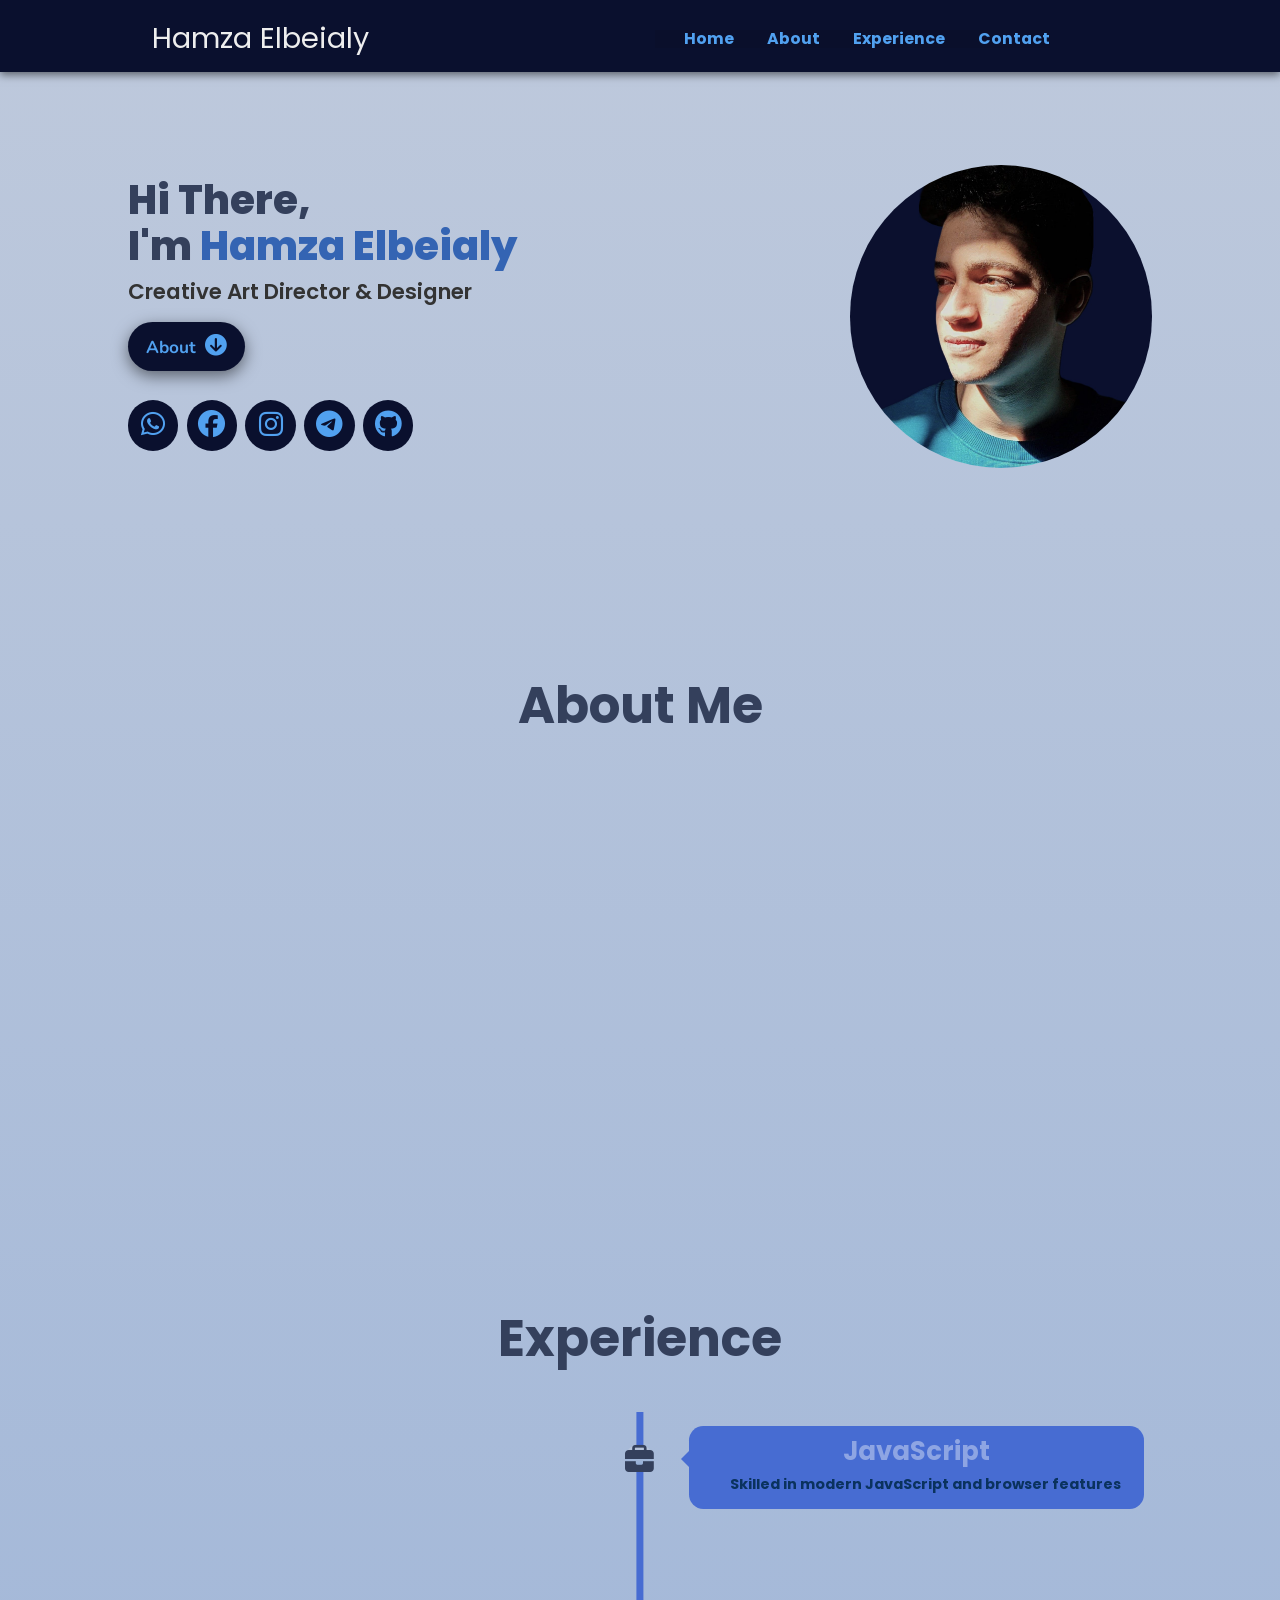
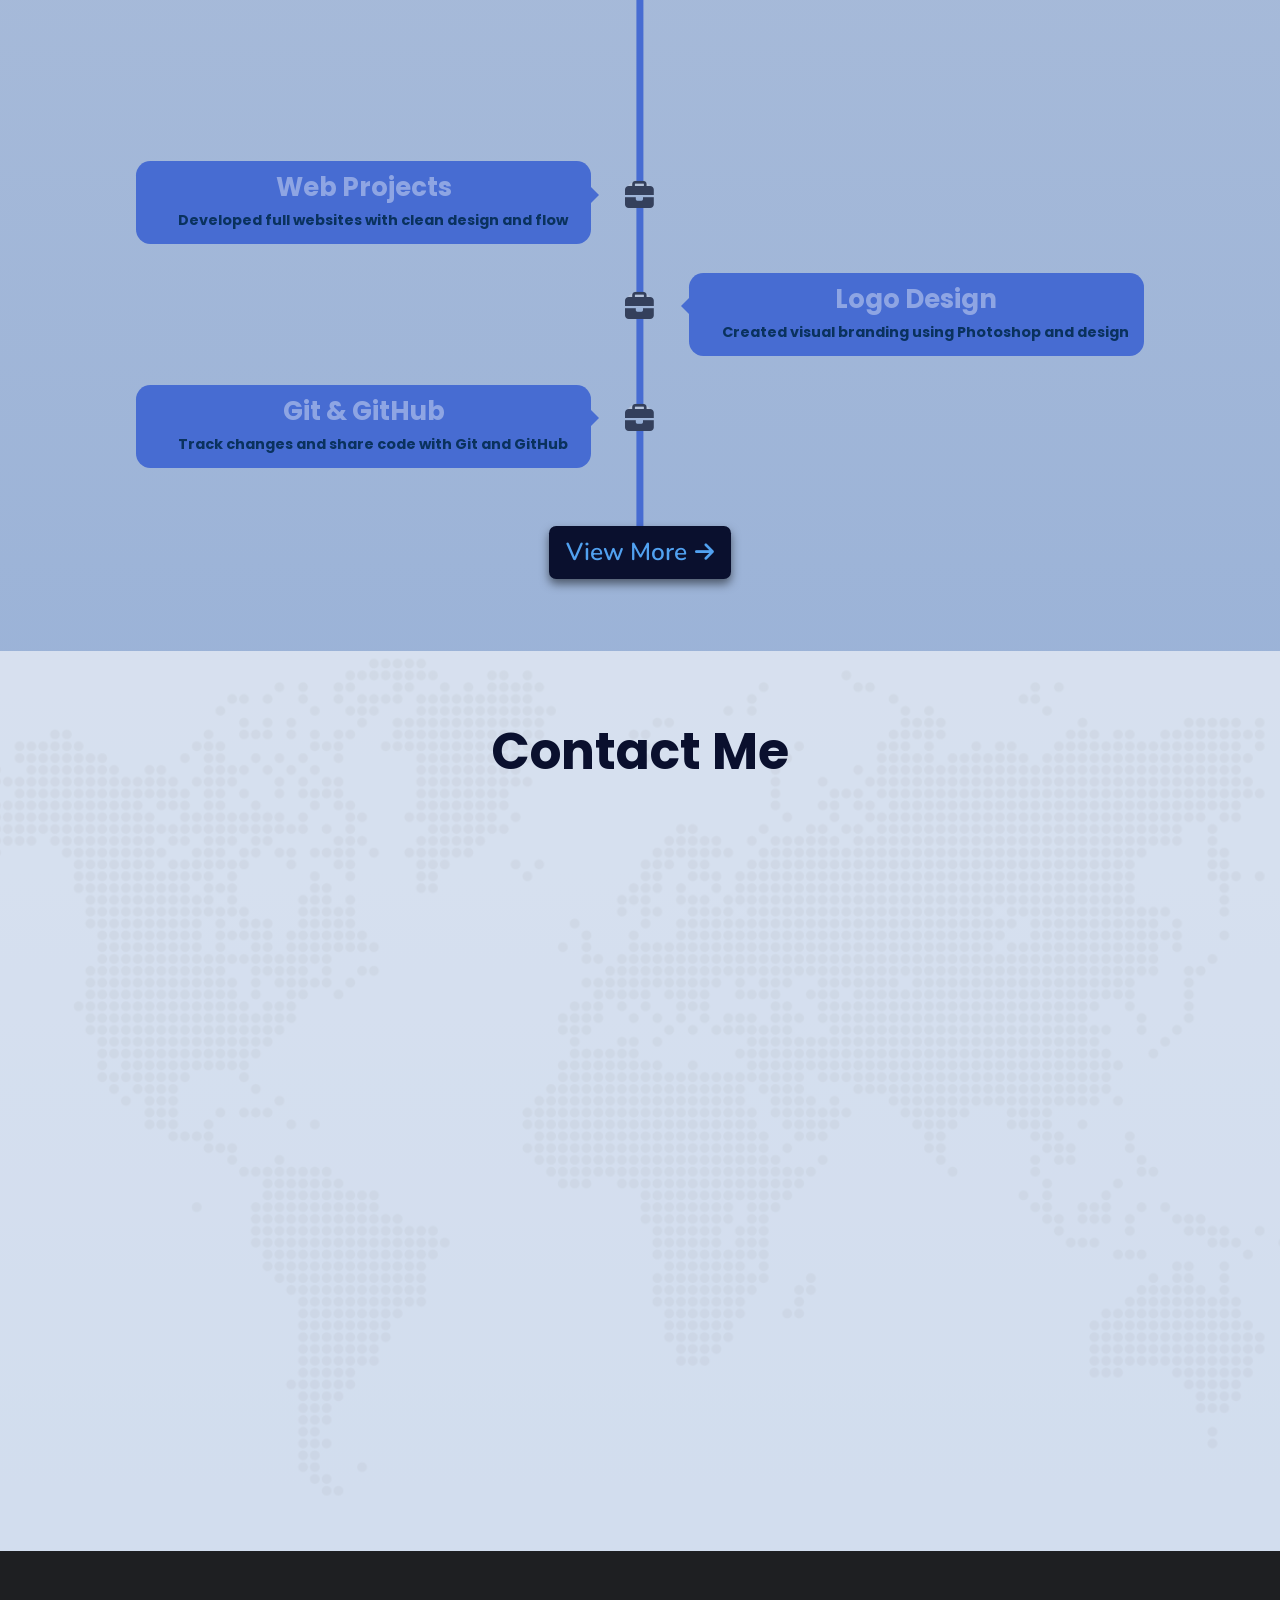
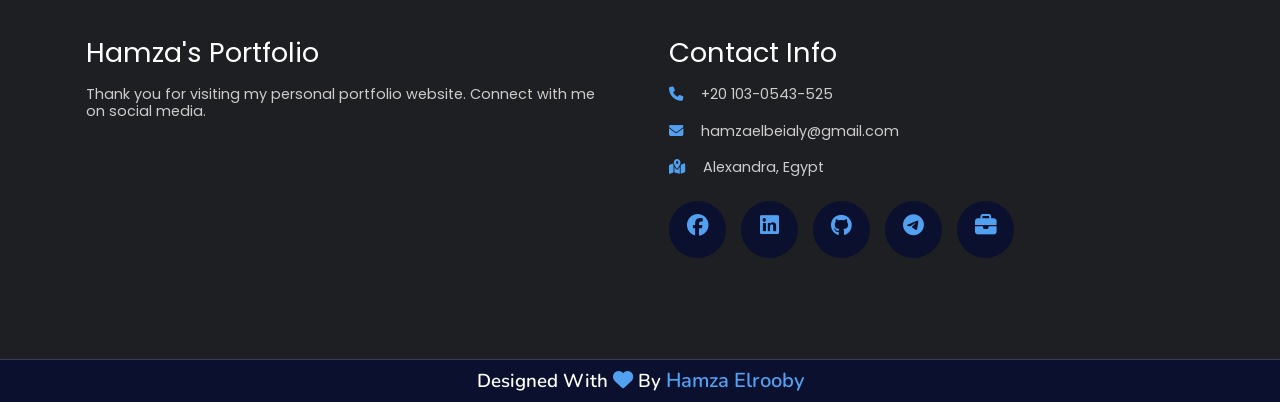
==== index.html @ 1f1e07dc "Initial commit or Describe your changes" ====
<!doctype html>
<html lang="en">
  <head>
    <meta charset="UTF-8" />
    <meta name="viewport" content="width=device-width, initial-scale=1.0" />
    <title>Portfolio</title>

    <!-- Font Awesome -->
    <link
      rel="stylesheet"
      href="https://cdnjs.cloudflare.com/ajax/libs/font-awesome/6.5.0/css/all.min.css"
    />

    <!-- Google Fonts -->
    <link
      href="https://fonts.googleapis.com/css2?family=Open+Sans:wght@300;400;700&display=swap"
      rel="stylesheet"
    />

    <!-- CSS -->
    <link rel="stylesheet" href="css/normalize.css" />
    <link rel="stylesheet" href="css/master.css" />
  </head>
  <body>
    <div class="grid">
      <!-- Header -->
      <header class="header-area">
        <div class="container">
          <div class="logo">Hamza Elbeialy</div>
          <button class="toggle-menu">
            <span class="bar top"></span>
            <span class="bar middle"></span>
            <span class="bar bottom"></span>
          </button>
          <nav class="links-container" id="links-container">
            <ul class="links">
              <li><a href="#" data-section=".home-page">Home</a></li>
              <li><a href="#" data-section=".about-me">About</a></li>
              <li><a href="#" data-section=".experience">Experience</a></li>
              <li><a href="#" data-section=".contact">Contact</a></li>
            </ul>
          </nav>
        </div>
      </header>

      <!-- Home Section -->
      <section class="home-page">
        <div class="container">
          <div class="introduction-text" id="home">
            <div class="content">
              <h2>
                Hi There,<br />
                I'm <span>Hamza Elbeialy</span>
              </h2>
              <p>Creative Art Director & Designer</p>
              <div class="about-btn">
                <a href="#about-me" data-section=".about-me" class="btn">
                  <span>About</span>
                  <i class="fas fa-arrow-circle-down"></i>
                </a>
              </div>
              <div class="socials">
                <ul class="social-icons">
                  <li>
                    <a
                      href="https://wa.me/201030543525"
                      class="WhatsApp"
                      target="_blank"
                    >
                      <i class="fab fa-whatsapp"></i
                    ></a>
                  </li>
                  <li>
                    <a
                      class="facebook"
                      href="https://www.facebook.com/HamzaElbeialy"
                      target="_blank"
                      ><i class="fab fa-facebook"></i
                    ></a>
                  </li>
                  <li>
                    <a
                      class="instagram"
                      href="https://www.instagram.com/HamzaElbeialy"
                      target="_blank"
                      ><i class="fab fa-instagram"></i
                    ></a>
                  </li>
                  <li>
                    <a
                      class="telegram"
                      href="https://t.me/HamzaElbeialy"
                      target="_blank"
                      ><i class="fab fa-telegram-plane"></i
                    ></a>
                  </li>
                  <li>
                    <a
                      class="github"
                      href="https://github.com/HamzaElrooby"
                      target="_blank"
                      ><i class="fab fa-github"></i
                    ></a>
                  </li>
                </ul>
              </div>
            </div>
          </div>
          <!-- Tilt Image -->
          <div id="tiltContainer" class="tilt-wrapper">
            <div id="tiltCard" class="tilt-card">
              <img src="imgs/Hamza.jpg" alt="Hamza" />
            </div>
          </div>
        </div>
      </section>

      <!-- About Me Section -->
      <section class="about-me" id="about-me">
        <div class="container">
          <h2>About Me</h2>
          <div class="about-content">
            <div class="info-box" id="infoBox">
              <p>
                Hi, I'm <strong>Hamza Elbeialy</strong> — a web developer who
                builds clean, responsive websites and designs unique logos. I
                work with <strong>React</strong>, <strong>JavaScript</strong>,
                and other frameworks to create great websites and perform
                smoothly on any device. I'm passionate about turning ideas into
                simple, effective designs that help brands stand out.
              </p>
            </div>
            <img
              class="about-image"
              id="aboutImg"
              src="imgs/MyLogo.jpg"
              alt="Hamza Elrooby Logo"
            />
          </div>
        </div>
      </section>

      <!-- Experience Section -->
      <section class="experience" id="experience">
        <h2 class="heading">Experience</h2>
        <div class="timeline">
          <!-- Experience Items -->
          <div class="container right" id="cont1">
            <div class="arrow-icons">
              <i class="fa-solid fa-briefcase"></i>
            </div>
            <div class="content">
              <div class="tag"><h2>JavaScript</h2></div>
              <div class="desc">
                <p>Skilled in modern JavaScript and browser features</p>
              </div>
            </div>
          </div>

          <div class="container left" id="cont2">
            <div class="arrow-icons">
              <i class="fa-solid fa-briefcase"></i>
            </div>
            <div class="content">
              <div class="tag"><h2>React.js</h2></div>
              <div class="desc">
                <p>Build UIs with components, props, and hooks</p>
              </div>
            </div>
          </div>

          <div class="container right" id="cont3">
            <div class="arrow-icons">
              <i class="fa-solid fa-briefcase"></i>
            </div>
            <div class="content">
              <div class="tag"><h2>Responsive Design</h2></div>
              <div class="desc">
                <p>Craft mobile's layouts with CSS and media queries</p>
              </div>
            </div>
          </div>

          <div class="container left" id="cont4">
            <div class="arrow-icons">
              <i class="fa-solid fa-briefcase"></i>
            </div>
            <div class="content">
              <div class="tag"><h2>Web Projects</h2></div>
              <div class="desc">
                <p>Developed full websites with clean design and flow</p>
              </div>
            </div>
          </div>

          <div class="container right" id="cont5">
            <div class="arrow-icons">
              <i class="fa-solid fa-briefcase"></i>
            </div>
            <div class="content">
              <div class="tag"><h2>Logo Design</h2></div>
              <div class="desc">
                <p>Created visual branding using Photoshop and design</p>
              </div>
            </div>
          </div>

          <div class="container left" id="cont6">
            <div class="arrow-icons">
              <i class="fa-solid fa-briefcase"></i>
            </div>
            <div class="content">
              <div class="tag"><h2>Git & GitHub</h2></div>
              <div class="desc">
                <p>Track changes and share code with Git and GitHub</p>
              </div>
            </div>
          </div>

          <div class="morebtn">
            <a
              href="https://www.linkedin.com/in/hamza-ahmad-94571731b"
              class="btn"
              target="_blank"
            >
              <span>View More</span> <i class="fas fa-arrow-right"></i>
            </a>
          </div>
        </div>
      </section>
      <!-- Contact Section -->
      <section class="contact">
        <div class="overlay"></div>
        <div class="container">
          <h2>Contact Me</h2>
          <div class="left" id="contactLeft">
            <div class="contact-pic">
              <img src="./imgs/Contact1.png" alt="Contact" />
            </div>
          </div>
          <!-- <form class="contact-form" id="contact-form"> -->
          <form
            action="https://getform.io/f/bllzllwb"
            method="POST"
            class="contact-form"
            id="contact-form"
          >
            <div class="form-group">
              <div class="field">
                <input type="text" name="name" placeholder="Name" required />
                <i class="fas fa-user"></i>
              </div>
              <div class="field">
                <input type="email" name="email" placeholder="Email" required />
                <i class="fas fa-envelope"></i>
              </div>
              <div class="field">
                <input type="text" name="phone" placeholder="Phone" />
                <i class="fas fa-phone"></i>
              </div>
              <div class="message">
                <textarea
                  name="message"
                  placeholder="Message"
                  required
                ></textarea>
                <i class="fas fa-comment-dots"></i>
              </div>
            </div>
            <div class="button-area">
              <button type="submit">
                Submit <i class="fa fa-paper-plane"></i>
              </button>
            </div>
          </form>
        </div>
      </section>

      <!-- <script>
        document
          .getElementById('contact-form')
          .addEventListener('submit', function (e) {
            e.preventDefault();

            const name = document.querySelector('[name="name"]').value;
            const email = document.querySelector('[name="email"]').value;
            const phone = document.querySelector('[name="phone"]').value;
            const message =
              document.querySelector('[name="message"]').value;

            const fullMessage = `Hello, my name is ${name}%0AEmail: ${email}%0APhone: ${phone}%0AMessage: ${message}`;
            const whatsappNumber = '201030543525';

            window.open(
              `https://wa.me/${whatsappNumber}?text=${fullMessage}`,
              '_blank',
            );
          });
      </script> -->
      <!-- Footer -->
      <footer class="footer">
        <div class="box-container">
          <div class="box">
            <h3>Hamza's Portfolio</h3>
            <p>
              Thank you for visiting my personal portfolio website. Connect with
              me on social media.
            </p>
          </div>
          <div class="box">
            <h3>Contact Info</h3>
            <p><i class="fas fa-phone"></i> +20 103-0543-525</p>
            <p><i class="fas fa-envelope"></i> hamzaelbeialy@gmail.com</p>
            <p><i class="fas fa-map-marked-alt"></i> Alexandra, Egypt</p>
            <div class="share">
              <a
                href="https://www.facebook.com/HamzaElbeialy"
                class="fab fa-facebook"
                target="_blank"
              ></a>
              <a
                href="https://www.linkedin.com/in/hamza-ahmad-94571731b"
                class="fab fa-linkedin"
                target="_blank"
              ></a>
              <a
                href="https://github.com/HamzaElrooby"
                class="fab fa-github"
                target="_blank"
              ></a>
              <a
                href="https://t.me/HamzaElbeialy"
                class="fab fa-telegram-plane"
                target="_blank"
              ></a>
              <a
                href="https://www.fiverr.com/hamzaahmad519"
                class="fas fa-briefcase"
                target="_blank"
              ></a>
            </div>
          </div>
        </div>
        <div class="credit">
          <h1 class="container">
            Designed with
            <i class="fa-solid fa-heart"></i>
            by
            <a href="https://www.github.com/HamzaElrooby">Hamza Elrooby</a>
          </h1>
        </div>
      </footer>

      <!-- Scroll to Top -->
      <a
        href="#"
        class="fas fa-hand-point-up"
        id="scroll-top"
        aria-label="ScrollTop"
      ></a>
    </div>

    <script src="js/master.js"></script>
  </body>
</html>
---- css/master.css ----
@import url('https://fonts.googleapis.com/css2?family=Poppins:wght@400;600;700&display=swap');
@import url('https://fonts.googleapis.com/css2?family=Nunito:ital,wght@0,300;0,400;0,600;0,700;1,300;1,400&display=swap');

:root {
  --secondry-color: rgb(0, 0, 0, 0.9);
  --heading-color: rgb(52, 64, 92);
  --hover-color: #37404df5;
  --bluehover-color: #56768ac1;
  --blue-color: #3464b3;
  --main-color: rgb(10, 16, 46);
  --btn-color: #51a1f0;
  --text-color: #333333;
  --skilltext-color: rgba(255, 255, 255, 0.39);
  --skillp-color: #0a325e;
  --skillcontbg-color: #476cd2;
  --background-color: linear-gradient(to bottom, #bec9dc, #87a6d5);
}

* {
  margin: 0;
  padding: 0;
  box-sizing: border-box;
  text-decoration: none;
  outline: none;
  border: none;
  text-transform: capitalize;
  transition: all 0.2s linear;
}

html {
  font-size: 90%;
  overflow-x: hidden;
  scroll-behavior: smooth;
}
body {
  font-family: 'Poppins', sans-serif;
  background: var(--background-color);
}
.header-area {
  position: fixed;
  background: var(--main-color);
  z-index: 1000;
  height: 5rem;
  width: 100%;
  box-shadow: 0 3px 8px rgba(0, 0, 0, 0.5);
}
.header-area .container {
  top: 25%;
  left: 10%;
  padding: 1.7rem;
  position: absolute;
  width: 80%;
}
.header-area .logo {
  font-size: 2rem;
  position: absolute;
  top: 0.3rem;
  color: #eee;
}
.header-area .links-container {
  right: 10%;
  top: 0.8rem;
  display: flex;
  align-items: flex-end;
  position: absolute;
  background: rgb(10 15 44 / 90%);
}
.header-area .links li {
  display: inline-block;
  margin-left: 2rem;
}
.header-area .links li a {
  color: var(--btn-color);
  font-size: 1.1rem;
  font-weight: bold;
  transition: 0.3s ease;
}
.header-area .links li a:hover,
.header-area .links li a.active,
.header-area .toggle-menu {
  color: #abcdff;
}
.header-area .toggle-menu {
  background: none;
}
.toggle-menu .bar {
  border-radius: 2px;
  transition: all 0.6s ease-in;
}
.header-area .toggle-menu.menu-active:before {
  content: '';
  border-width: 10px;
  border-style: solid;
  border-color: transparent transparent #fff transparent;
  position: absolute;
  bottom: -15px;
  left: 10px;
}
.header-area .toggle-menu span {
  display: block;
  background-color: var(--btn-color);
  height: 0.29rem;
  margin-bottom: 0.5rem;
}
.toggle-menu.active .top {
  transform: rotate(225deg) translate(-1.1rem, 0);
}
.toggle-menu.active .middle {
  opacity: 0;
}
.toggle-menu.active .bottom {
  transform: rotate(-45deg) translate(1rem, 0);
}
@media (max-width: 870px) {
  .header-area .logo {
    font-size: 1.4rem;
    top: 0.5rem;
  }
  .header-area .links-container {
    opacity: 0;
    top: -45%;
    right: 0;
    display: grid;
    position: fixed;
    width: 100%;
    transition: all 0.6s ease-in;
  }
  .header-area .active {
    opacity: 1;
    top: 8%;
  }
  .header-area .toggle-menu {
    position: fixed;
    cursor: pointer;
    width: 2.5rem;
    height: 2.5rem;
    top: 1.5rem;
    right: 16%;
  }
  .header-area .links li {
    margin-left: 0;
    width: 100%;
    height: 4rem;
    text-align: center;
    position: relative;
  }
  .header-area .links li a {
    font-size: 1.2rem;
    width: 100%;
    height: 100%;
    position: absolute;
    padding-top: 1rem;
    left: 0;
  }
}
@media (max-width: 500px) {
  .header-area {
    height: 8%;
  }
  .header-area .logo {
    font-size: 1.2rem;
  }
}
/* End Header */
/* Start Home Page */
.home-page {
  position: relative;
  width: 100%;
  height: 41rem;
}
.home-page .container {
  position: absolute;
  width: 80%;
  left: 10%;
  height: 100%;
}
#home {
  opacity: 0;
  position: absolute;
  height: 60%;
  top: 30%;
  left: 0%;
  transform: translateX(-2rem);
  transition: all 0.6s ease-in;
}
#home.active1 {
  opacity: 1;
  transform: translateX(0);
}

.introduction-text .content h2 {
  font-size: 2.8rem;
  font-weight: 800;
  color: var(--heading-color);
}
.introduction-text .content h2 span {
  font-size: 2.8rem;
  font-weight: 800;
  color: var(--blue-color);
}
.introduction-text .content p {
  font-size: 1.5rem;
  line-height: 2;
  color: var(--text-color);
  font-weight: 600;
}
.socials .social-icons {
  position: absolute;
  top: 63%;
  width: 100%;
}
.socials .social-icons li {
  display: inline-block;
}
.social-icons a {
  font-size: 1.9rem;
  display: inline-block;
  line-height: 3.5rem;
  color: var(--btn-color);
  background-color: var(--main-color);
  width: 3.5rem;
  height: 3.5rem;
  text-align: center;
  margin-right: 0.3rem;
  border-radius: 100%;
}
.social-icons a:active,
.social-icons a:focus,
.social-icons a:hover {
  color: var(--main-color);
  background-color: var(--btn-color);
}
.introduction-text .about-btn {
  position: absolute;
  width: 100%;
  top: 41%;
}
.introduction-text .about-btn span {
  font-weight: bold;
}
.introduction-text .btn {
  position: absolute;
  padding: 0.9rem 0.11rem;
  width: 30%;
  text-align: center;
  border-radius: 3em;
  font-size: 1.2rem;
  color: var(--btn-color);
  background: var(--main-color);
  box-shadow: 0px 5px 16px rgba(0, 0, 0, 0.5);
  font-family: 'Nunito', sans-serif;
}
.introduction-text .btn i {
  margin-left: 0.3rem;
  font-size: 1.5rem;
  transition: 0.3s;
}
.introduction-text .btn:hover {
  background: var(--btn-color);
  color: var(--main-color);
}
.introduction-text .btn:hover i {
  transform: translateX(5px);
}
.tilt-wrapper {
  opacity: 0;
  position: absolute;
  transform: translateX(2rem);
  top: 28%;
  width: 21rem;
  right: 0;
  transition: all 0.6s ease-in;
  perspective: 25rem;
}
.home-page .active2 {
  opacity: 1;
  transform: translateX(0);
}
.img-cont {
  position: absolute;
  width: 100%;
}
.tilt-card {
  transform-style: preserve-3d;
  transition: all 0.6s ease-in;
  border-radius: 50%;
}
.tilt-card img {
  border-radius: 50%;
  width: 100%;
  transition: all 0.6s ease-in;
}
.tilt-card:hover img {
  transform: scale(1.05);
}
.tilt-card img {
  transform: scale(1);
}
.introduction-text .image {
  flex: 1 1 40rem;
  z-index: 1;
}
.introduction-text .image:hover {
  box-shadow: 0 5px 15px rgba(0, 0, 0, 0.5);
}
.introduction-text .image img {
  width: 70%;
  margin-left: 6rem;
  border-radius: 50%;
  box-shadow: 0 2px 8px rgba(0, 0, 0, 0.3);
  cursor: pointer;
}
.introduction-text .image img:hover {
  box-shadow: 0 5px 15px rgba(0, 0, 0, 0.5);
}
@media (max-width: 870px) {
  .home-page .container {
    text-align: center;
  }
  #home {
    min-width: 100%;
    top: 14%;
    height: 50%;
  }
  .introduction-text h2 {
    line-height: 1;
  }
  .introduction-text .btn {
    width: 8rem;
    left: calc(50% - 4rem);
    font-size: 1.1rem;
  }
  .introduction-text .btn i {
    font-size: 1.1rem;
  }
  .social-icons a {
    font-size: 2rem;
    line-height: 3.5rem;
    width: 3.5rem;
    height: 3.5rem;
  }
  .tilt-wrapper {
    max-width: 100%;
    left: 5%;
    top: 60%;
    width: 50rem;
  }
  .tilt-wrapper.active2 {
    left: 0;
  }
  .tilt-card img {
    width: 18rem;
  }
}
@media (max-width: 505px) {
  .home-page {
    min-height: 56rem;
  }
  .introduction-text .content h2 {
    font-size: 2.3rem;
    margin-top: 1rem;
  }
  .introduction-text .content h2 span {
    font-size: 2.3rem;
  }
  .introduction-text .content p {
    font-size: 1.5rem;
    line-height: 1.1;
    margin-top: 1rem;
  }
  #home {
    top: 17%;
  }
  .introduction-text .btn {
    width: 6rem;
    left: calc(50% - 3rem);
    font-size: 1rem;
  }
}
@media (max-width: 400px) {
  .introduction-text .content h2 {
    font-size: 1.8rem;
    margin-top: 1.5rem;
  }
  .introduction-text .content h2 span {
    font-size: 1.8rem;
  }
  .introduction-text .content p {
    font-size: 1rem;
  }
  .social-icons a {
    font-size: 1.6rem;
    line-height: 2.5rem;
    width: 2.5rem;
    height: 2.5rem;
  }
}
/* End Home Page */
/* Start About Me */
.about-me {
  width: 100%;
  padding: 4rem 0;
}
.about-me .container {
  width: 80%;
  margin: 0 auto;
  min-height: 35rem;
}
.about-me h2 {
  font-size: 3.5rem;
  color: var(--heading-color);
  text-align: center;
  margin-bottom: 2rem;
  margin-top: 2rem;
}
.about-content {
  display: flex;
  flex-direction: row;
  justify-content: space-between;
  align-items: center;
  gap: 2rem;
  flex-wrap: wrap;
}
.info-box {
  flex: 1 1 50%;
  opacity: 0;
  transform: translateX(-2rem);
  transition: all 0.6s ease-in;
}
.info-box.active1 {
  opacity: 1;
  transform: translateX(0);
}
.info-box p {
  font-size: 1.2rem;
  line-height: 2.5rem;
  color: var(--text-color);
  margin-bottom: 1rem;
}
.about-image {
  flex: 1 1 40%;
  max-width: 18rem;
  opacity: 0;
  transform: translateX(2rem);
  transition: all 0.6s ease-in;
}
.about-image.active2 {
  opacity: 1;
  transform: translateX(0);
}
/* Responsive */
@media (max-width: 870px) {
  .about-content {
    flex-direction: column;
    text-align: center;
  }
  .info-box,
  .about-image {
    width: 100%;
  }
  .about-image {
    margin-top: 2rem;
  }
}
/* End About Me */
.experience {
  position: relative;
  width: 100%;
  min-height: 100vh;
  padding: 5rem 0;
  box-sizing: border-box;
}
.experience .timeline {
  position: relative;
  width: 80%;
  margin: 0 auto;
}
.experience .heading {
  width: 100%;
  text-align: center;
  font-size: 3.5rem;
  color: var(--heading-color);
  margin-bottom: 3rem;
  position: relative;
}
.experience .timeline::after {
  content: '';
  position: absolute;
  width: 0.5rem;
  height: 100%;
  background: var(--skillcontbg-color);
  top: 0;
  left: 50%;
  transform: translateX(-50%);
  z-index: -1;
}
.experience .container {
  padding: 1rem 2rem;
  position: relative;
  width: 50%;
  box-sizing: border-box;
  transition: all 0.6s ease-in;
}
.experience .container.left {
  left: -2%;
  transform: translateX(2rem);
}
.experience .container.right {
  left: 52%;
  transform: translateX(-2rem);
}
.experience .container.left .content {
  background: var(--skillcontbg-color);
}
.experience .container.right .content {
  background: var(--skillcontbg-color);
}
.experience .container.left .arrow-icons {
  position: absolute;
  left: 100%;
  top: 30%;
}
.experience .container.right .arrow-icons {
  position: absolute;
  left: -8%;
  top: 30%;
}
.experience .arrow-icons i {
  width: 2rem;
  height: 1.8rem;
  font-size: 2rem;
  border-radius: 50%;
  background: var(--background-color);
  /* color: var(--skillp-color); */
  color: var(--heading-color);
  line-height: 2rem;
}
.experience .left::before,
.experience .right::before {
  content: ' ';
  height: 0;
  width: 0;
  position: absolute;
  border: medium solid #eee;
}
.experience .left::before {
  top: 30%;
  right: 6%;
  border-width: 1rem 0 1rem 1rem;
  border-color: transparent transparent transparent var(--skillcontbg-color);
}
.experience .right::before {
  top: 30%;
  left: 6%;
  border-width: 1rem 1rem 1rem 0;
  border-color: transparent var(--skillcontbg-color) transparent transparent;
}
.experience .right::after {
  left: -0.6rem;
}
.experience .content {
  border-radius: 1rem;
  position: relative;
}
.experience .tag {
  font-size: 1.2rem;
  padding: 0.8rem 0 0.5rem;
  text-align: center;
  color: var(--skilltext-color);
}
.experience .desc {
  margin-left: 1.3rem;
  padding-bottom: 1rem;
}
.experience .desc p {
  font-size: 1rem;
  color: var(--skillp-color);
  line-height: 1.4;
  font-weight: bold;
  text-align: center;
  text-transform: none;
}
#cont1,
#cont3,
#cont5 {
  opacity: 0;
  transform: translateX(2rem);
}
#cont2,
#cont4,
#cont6 {
  opacity: 0;
  transform: translateX(-2rem);
}
#cont1.active1,
#cont2.active2,
#cont3.active3,
#cont4.active4,
#cont5.active5,
#cont6.active6 {
  opacity: 1;
  transform: translateX(0);
}
.morebtn {
  display: flex;
  justify-content: center;
  margin-top: 3rem;
}
.morebtn .btn {
  position: relative;
  line-height: 0;
  padding: 1.1rem 1.2rem;
  border-radius: 0.5em;
  transition: 0.3s;
  color: var(--btn-color);
  background: var(--main-color);
  box-shadow: 0 5px 10px rgba(0, 0, 0, 0.5);
  text-align: center;
}
.morebtn .btn span {
  font-weight: 600;
  font-size: 1.7rem;
  font-family: 'Nunito', sans-serif;
}
.morebtn .btn i {
  margin-left: 0.3rem;
  font-size: 1.5rem;
  transition: 0.3s;
}
.morebtn .btn:hover {
  background: var(--hover-color);
}
.morebtn .btn:hover i {
  transform: translateX(5px);
}
@media (min-width: 1030px) {
  .experience .container.left .arrow-icons {
    left: 101%;
  }
  .experience .container.right .arrow-icons {
    left: -7%;
  }
  .experience .left::before {
    right: 4%;
  }
  .experience .right::before {
    left: 4%;
  }
}
@media (max-width: 870px) {
  .experience .container {
    width: 100%;
    left: 4% !important;
    margin-bottom: 3rem;
  }
  .experience .timeline::after {
    left: 0.5rem;
  }
  .experience .left::before,
  .experience .right::before {
    display: none;
  }
  .experience .container.right .arrow-icons,
  .experience .container.left .arrow-icons {
    left: -5.2%;
    top: 35%;
  }
  .morebtn .btn span {
    font-size: 1.4rem;
  }
  #cont1,
  #cont2,
  #cont3,
  #cont4,
  #cont5,
  #cont6 {
    transform: translate(-2rem, -2rem);
  }
  #cont1.active1,
  #cont2.active2,
  #cont3.active3,
  #cont4.active4,
  #cont5.active5,
  #cont6.active6 {
    transform: translate(0, 0);
  }
}
/* Start Contact Me */
.contact {
  min-height: 100vh;
  background-image: url(../imgs/contact.png);
  background-size: cover;
  background-position: center;
  position: relative;
}
.contact .overlay {
  position: absolute;
  top: 0;
  left: 0;
  width: 100%;
  height: 100%;
  background-color: rgba(255, 255, 255, 0.6);
}
.contact .container {
  position: absolute;
  top: 0;
  left: 10%;
  width: 80%;
  height: 100%;
}
#contactLeft {
  opacity: 0;
  transform: translateX(-5%);
  width: 40%;
  position: absolute;
  top: 27%;
  transition: all 0.6s ease-in;
}
#contactLeft.active1 {
  opacity: 1;
  transform: translateX(0%);
}
.contact h2 {
  font-size: 3.5rem;
  color: var(--main-color);
  text-align: center;
  margin-top: 5rem;
}
.contact .contact-pic img {
  width: 18rem;
}
.contact .contact-form {
  opacity: 0;
  position: absolute;
  right: -5%;
  top: 25%;
  margin-right: 3%;
  width: 60%;
  transition: all 0.6s ease-in;
}
.contact-form.active2 {
  opacity: 1;
  right: 0%;
}
form .form-group {
  display: flex;
  flex-direction: column;
  justify-content: center;
}
.form-group .field {
  height: 3rem;
  display: flex;
  position: relative;
  margin: 1rem;
  width: 100%;
}
form i {
  position: absolute;
  top: 50%;
  left: 18px;
  color: #333;
  font-size: 17px;
  pointer-events: none;
  transform: translateY(-50%);
}
form .field input,
form .message textarea {
  width: 100%;
  height: 100%;
  outline: none;
  padding: 0 1rem 0 3rem;
  font-size: 1rem;
  border-radius: 5px;
  border: 1px solid #333;
  background: #82848a7a;
}
.field input::placeholder,
.message textarea::placeholder {
  color: #333;
}
.field input:focus,
.message textarea:focus {
  padding-left: 3.7rem;
  border: 3px solid #6e6e6ef5;
}
.field input:focus ~ i,
.message textarea:focus ~ i {
  color: #6e6e6ef5;
}
form .message {
  position: relative;
  margin: 1rem;
  width: 100%;
}
form .message i {
  top: 25px;
  font-size: 20px;
  left: 15px;
}
form .message textarea {
  min-height: 110px;
  max-height: 230px;
  padding: 12px 20px 0 48px;
}
form .message textarea::-webkit-scrollbar {
  width: 0;
}
form .button-area {
  float: right;
}
.button-area button {
  color: var(--btn-color);
  border: none;
  outline: none;
  font-size: 1.5rem;
  cursor: pointer;
  border-radius: 30px;
  padding: 1rem 1.3rem;
  background: var(--main-color);
  box-shadow: 0 5px 10px rgba(0, 0, 0, 0.5);
  transition: 0.3s ease;
  font-family: 'Nunito', sans-serif;
}
.button-area button:hover {
  background: var(--hover-color);
}
.button-area span {
  font-size: 1rem;
  padding: 1rem;
  display: none;
}
.button-area button i {
  position: relative;
  top: 6px;
  left: 2px;
  font-size: 1.3rem;
  transition: 0.3s;
  color: var(--btn-color);
}
.button-area button:hover i {
  left: 8px;
}
@media (max-width: 870px) {
  #contactLeft.active1 {
    opacity: 0;
  }
  .contact .contact-form {
    width: 100%;
  }
  .contact-form.active2 {
    width: 100%;
  }
}
@media (max-width: 500px) {
  .contact {
    min-height: 45rem;
  }
}
/* footer section starts */
.footer {
  min-height: auto;
  padding-top: 0;
  background: #1e1f22;
}
.footer .box-container {
  display: flex;
  justify-content: center;
  flex-wrap: wrap;
  padding: 4rem;
}
.footer .box-container .box {
  flex: 1 1 40%;
  margin: 2rem;
}
.footer .box-container .box h3 {
  font-size: 1.9rem;
  color: #fff;
  padding-bottom: 0.5rem;
  font-weight: normal;
}
.footer .box-container .box p {
  font-size: 1rem;
  color: #ccc;
  padding: 0.7rem 0;
  text-transform: none;
}
.footer .box-container .box p i {
  padding-right: 1rem;
  color: var(--btn-color);
}
.footer .box-container .box a {
  font-size: 1.3rem;
  color: rgb(238, 238, 238);
  padding: 0.3rem 0;
  display: block;
}
.footer .box-container .box .share {
  display: flex;
  flex-wrap: nowrap;
  padding: 1rem 0;
}
.footer .box-container .box .share a {
  height: 4rem;
  width: 4rem;
  padding: 1rem;
  text-align: center;
  border-radius: 5rem;
  font-size: 1.5rem;
  margin-right: 1rem;
  transition: 0.3s;
  background: var(--main-color);
  color: var(--btn-color);
  border: none;
}
.footer .box-container .box .share a:hover {
  background: var(--btn-color);
  transform: scale(0.98);
  border: 0.1rem solid rgb(180, 178, 178);
  color: var(--main-color);
}
.footer .credit {
  position: relative;
  width: 100%;
  height: 3rem;
  background: var(--main-color);
  border-top: 0.1rem solid #fff3;
}
.footer .container {
  position: absolute;
  padding: 0.6rem 0 0 0;
  width: 80%;
  left: 10%;
  text-align: center;
  font-size: 1.3rem;
  font-family: 'Nunito', sans-serif;
  font-weight: 600;
  color: #fff;
}
.footer .credit i,
.footer .credit a {
  color: var(--btn-color);
  font-size: 1.4rem;
}
@media (max-width: 870px) {
  .footer .box-container .box {
    text-align: center;
  }
  .footer .box-container .box .share {
    justify-content: center;
  }
}
/* footer section ends */
/* scroll top starts */
#scroll-top {
  position: fixed;
  bottom: 5%;
  right: -5rem;
  padding: 1.1rem 0.7rem;
  font-size: 1.6rem;
  width: 2.6rem;
  height: 3.8rem;
  background: var(--main-color);
  color: var(--btn-color);
  border-radius: 15px;
  transition: all 0.6s ease-in;
  z-index: 1000;
}
#scroll-top:hover {
  background: var(--btn-color);
  color: var(--main-color);
}
#scroll-top.active {
  right: 1rem;
}
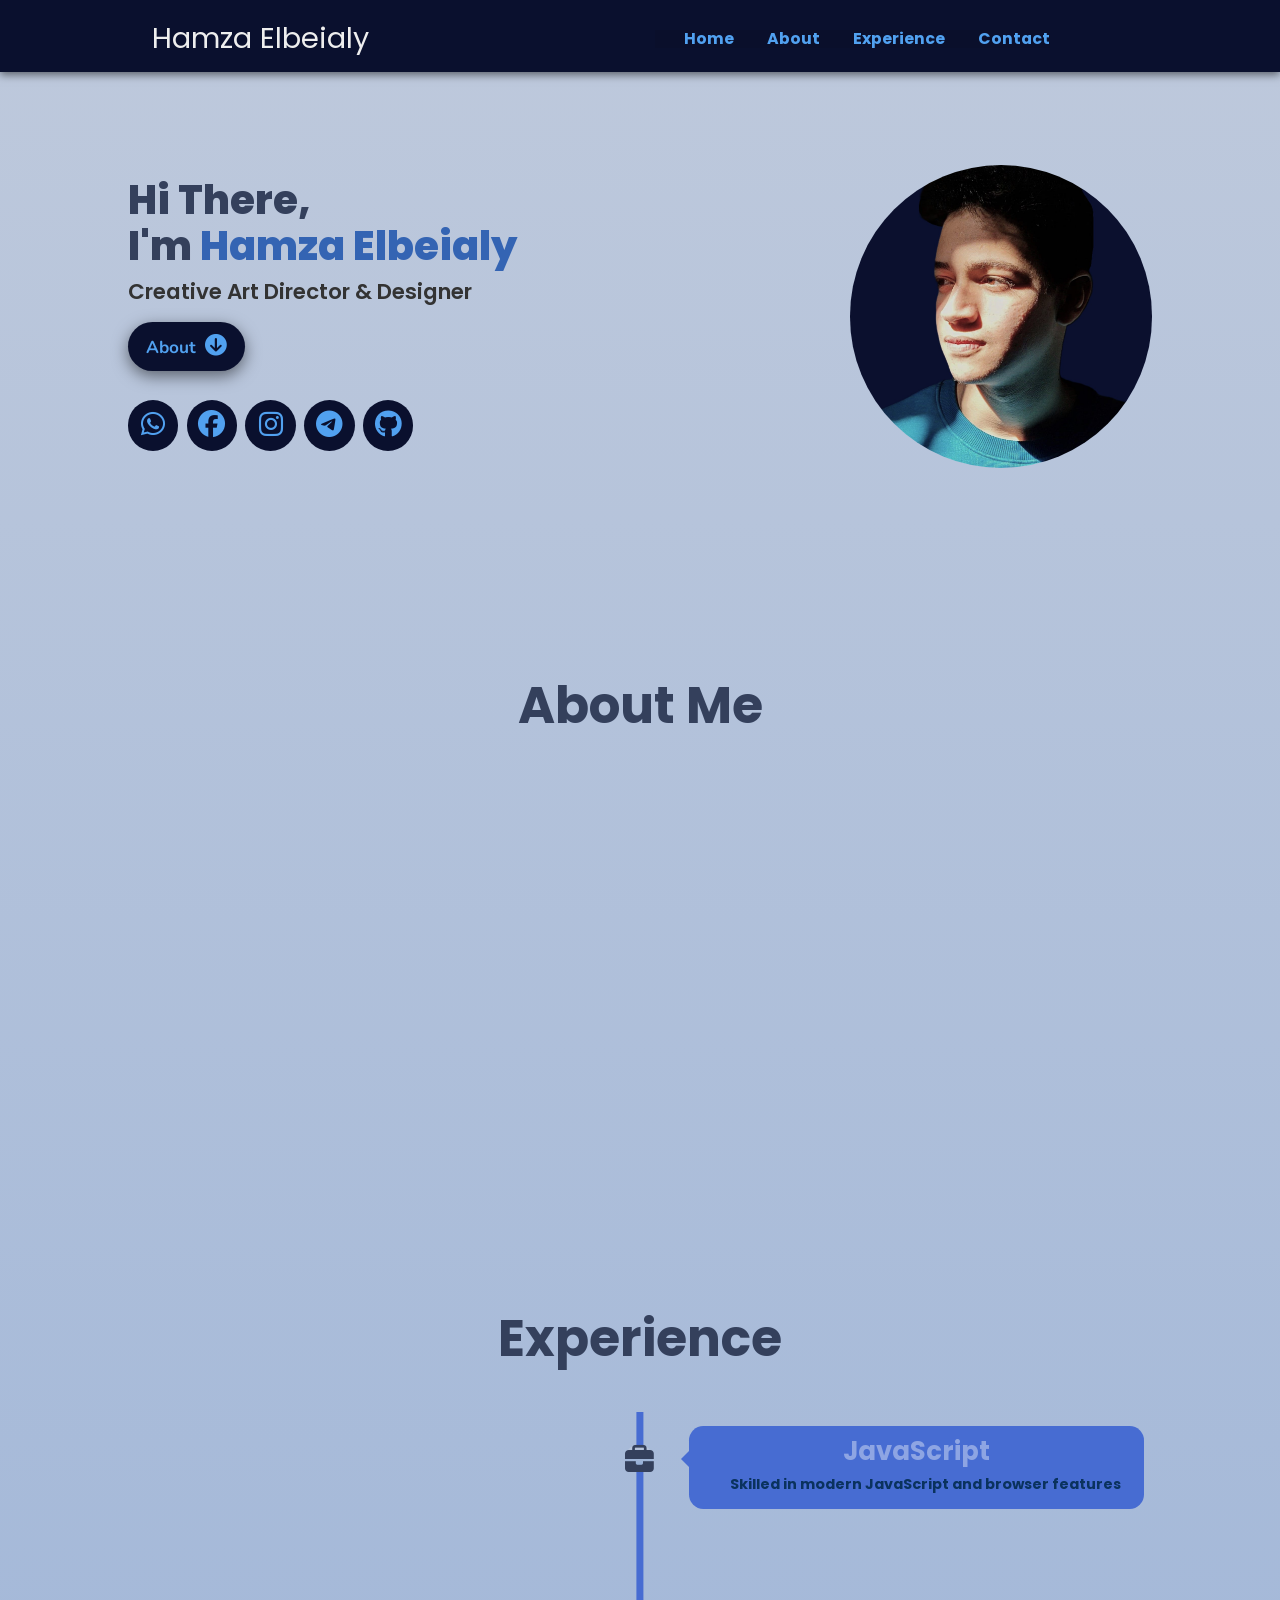
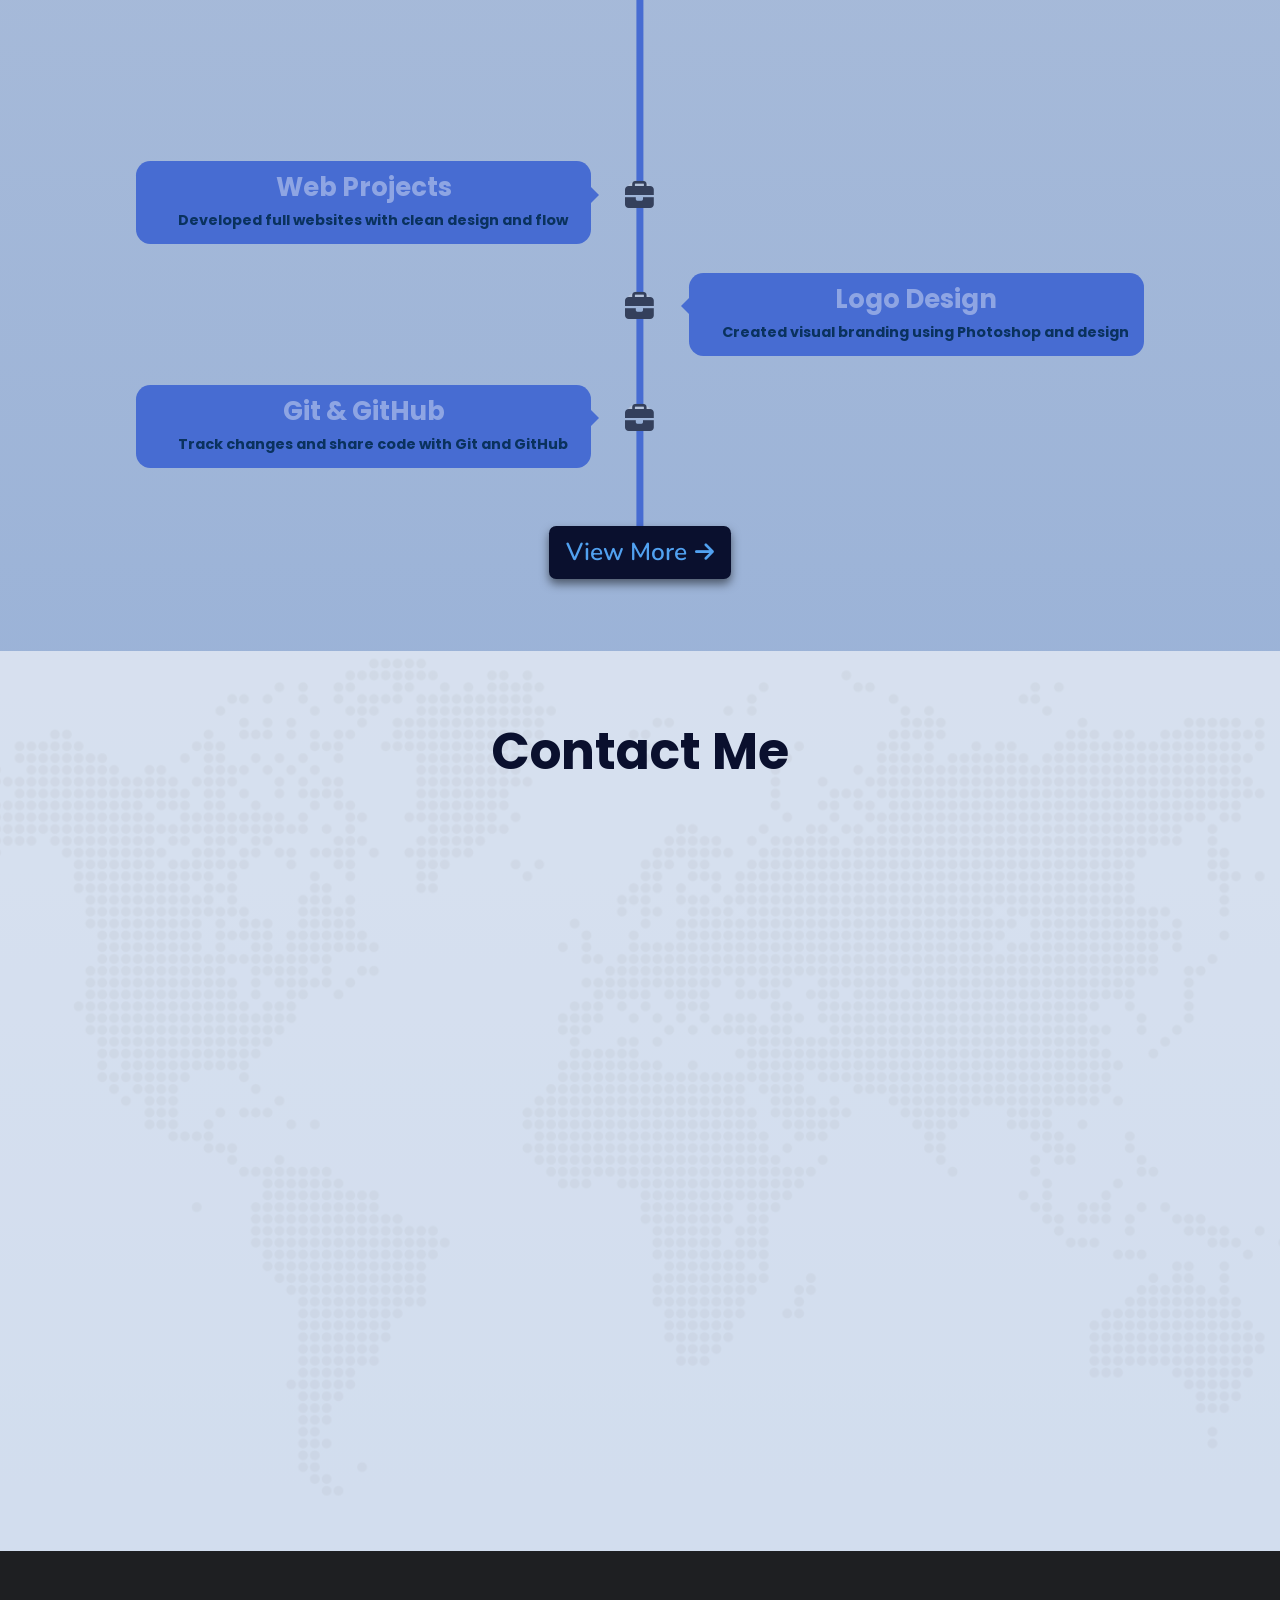
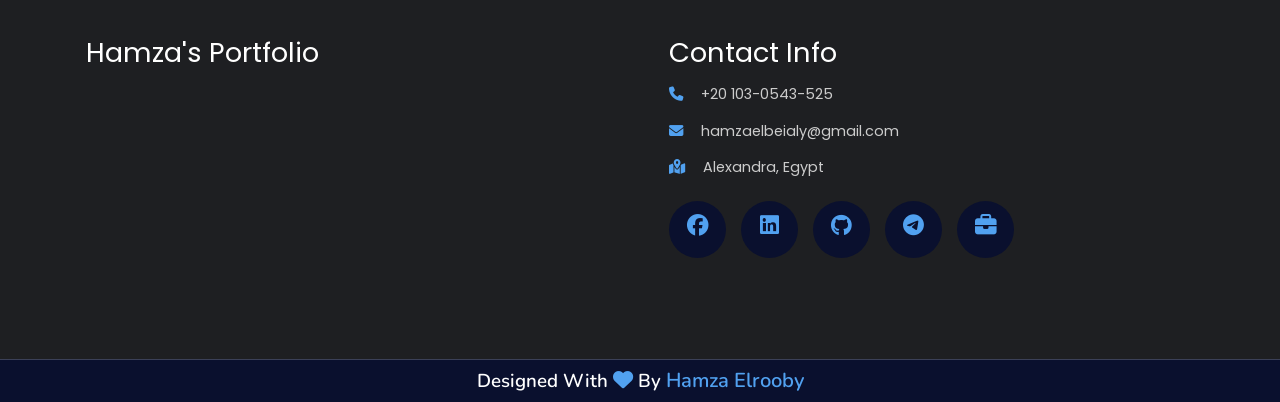
==== commit befb7a1b: "new" ====
--- a/index.html
+++ b/index.html
@@ -275,36 +275,14 @@
           </form>
         </div>
       </section>
-
-      <!-- <script>
-        document
-          .getElementById('contact-form')
-          .addEventListener('submit', function (e) {
-            e.preventDefault();
-
-            const name = document.querySelector('[name="name"]').value;
-            const email = document.querySelector('[name="email"]').value;
-            const phone = document.querySelector('[name="phone"]').value;
-            const message =
-              document.querySelector('[name="message"]').value;
-
-            const fullMessage = `Hello, my name is ${name}%0AEmail: ${email}%0APhone: ${phone}%0AMessage: ${message}`;
-            const whatsappNumber = '201030543525';
-
-            window.open(
-              `https://wa.me/${whatsappNumber}?text=${fullMessage}`,
-              '_blank',
-            );
-          });
-      </script> -->
       <!-- Footer -->
       <footer class="footer">
         <div class="box-container">
           <div class="box">
             <h3>Hamza's Portfolio</h3>
             <p>
-              Thank you for visiting my personal portfolio website. Connect with
-              me on social media.
+              <!-- Thank you for visiting my personal portfolio website. Connect with
+              me on social media. -->
             </p>
           </div>
           <div class="box">
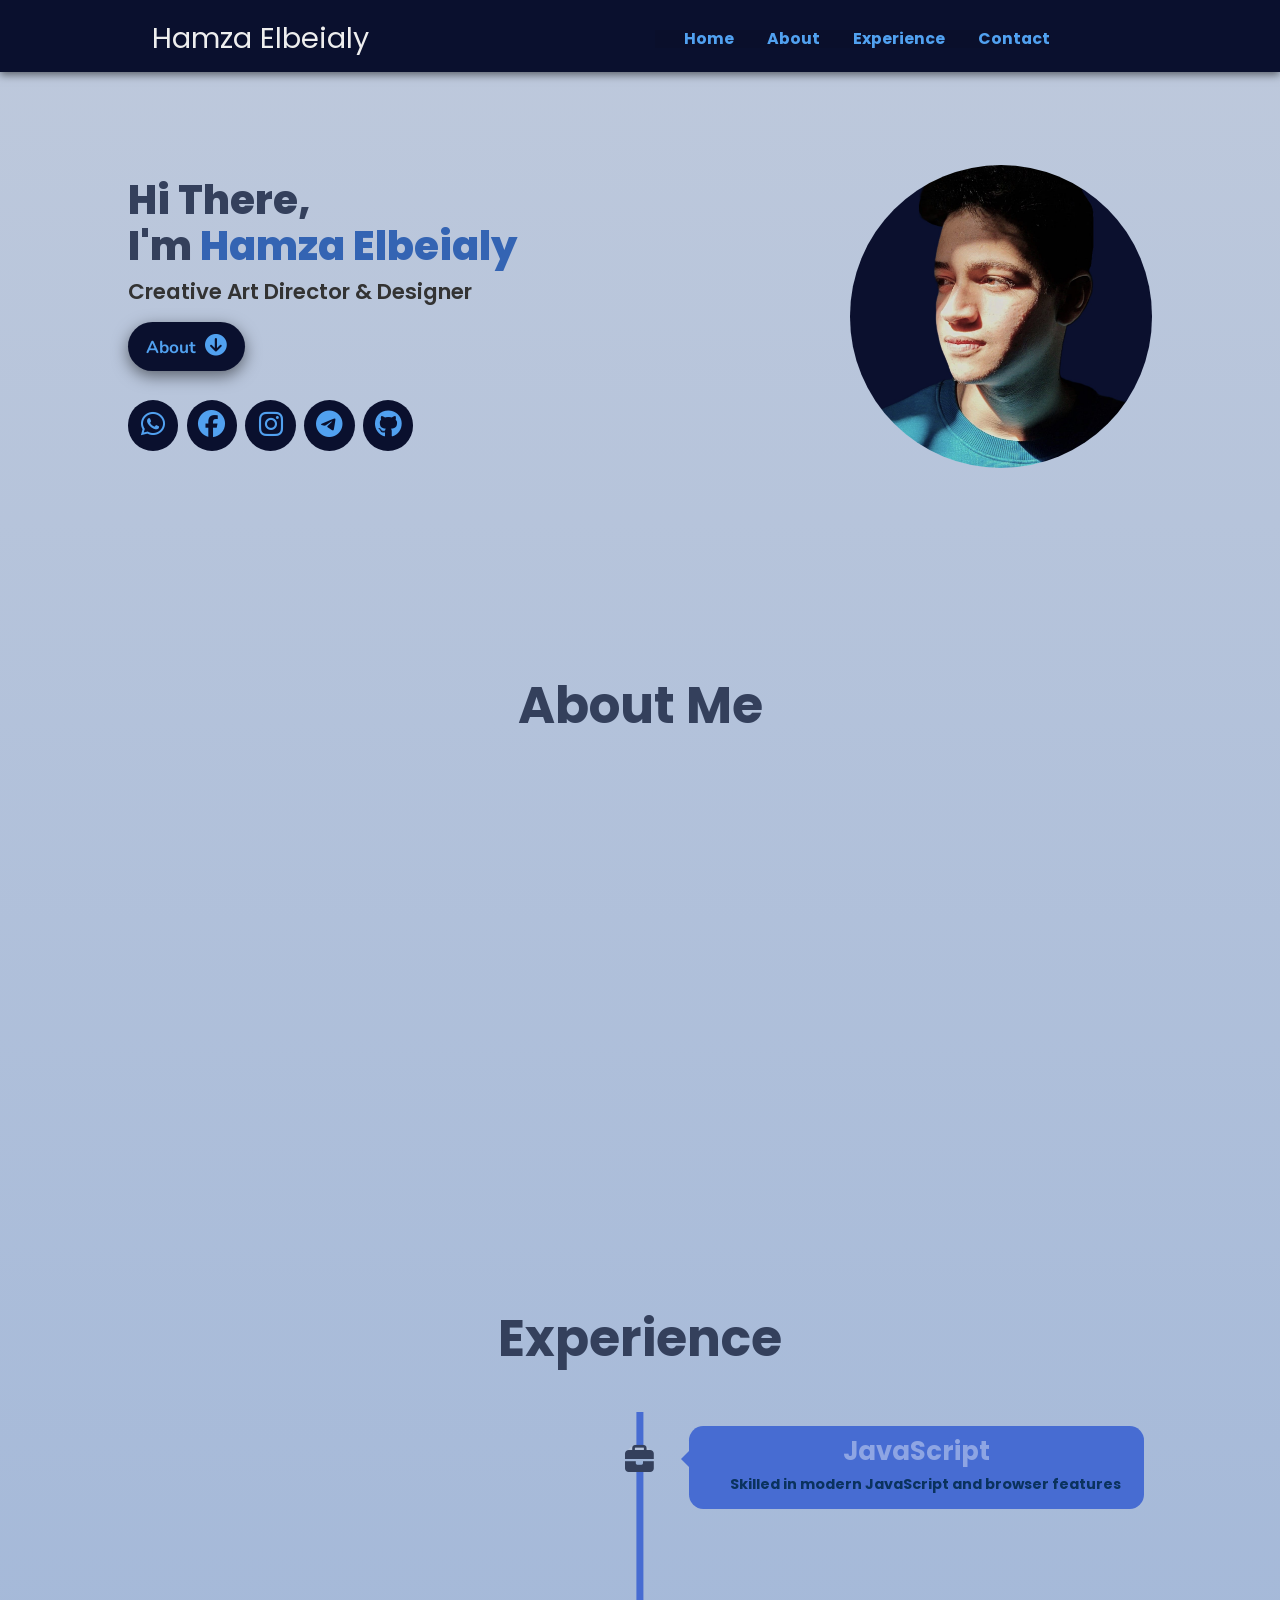
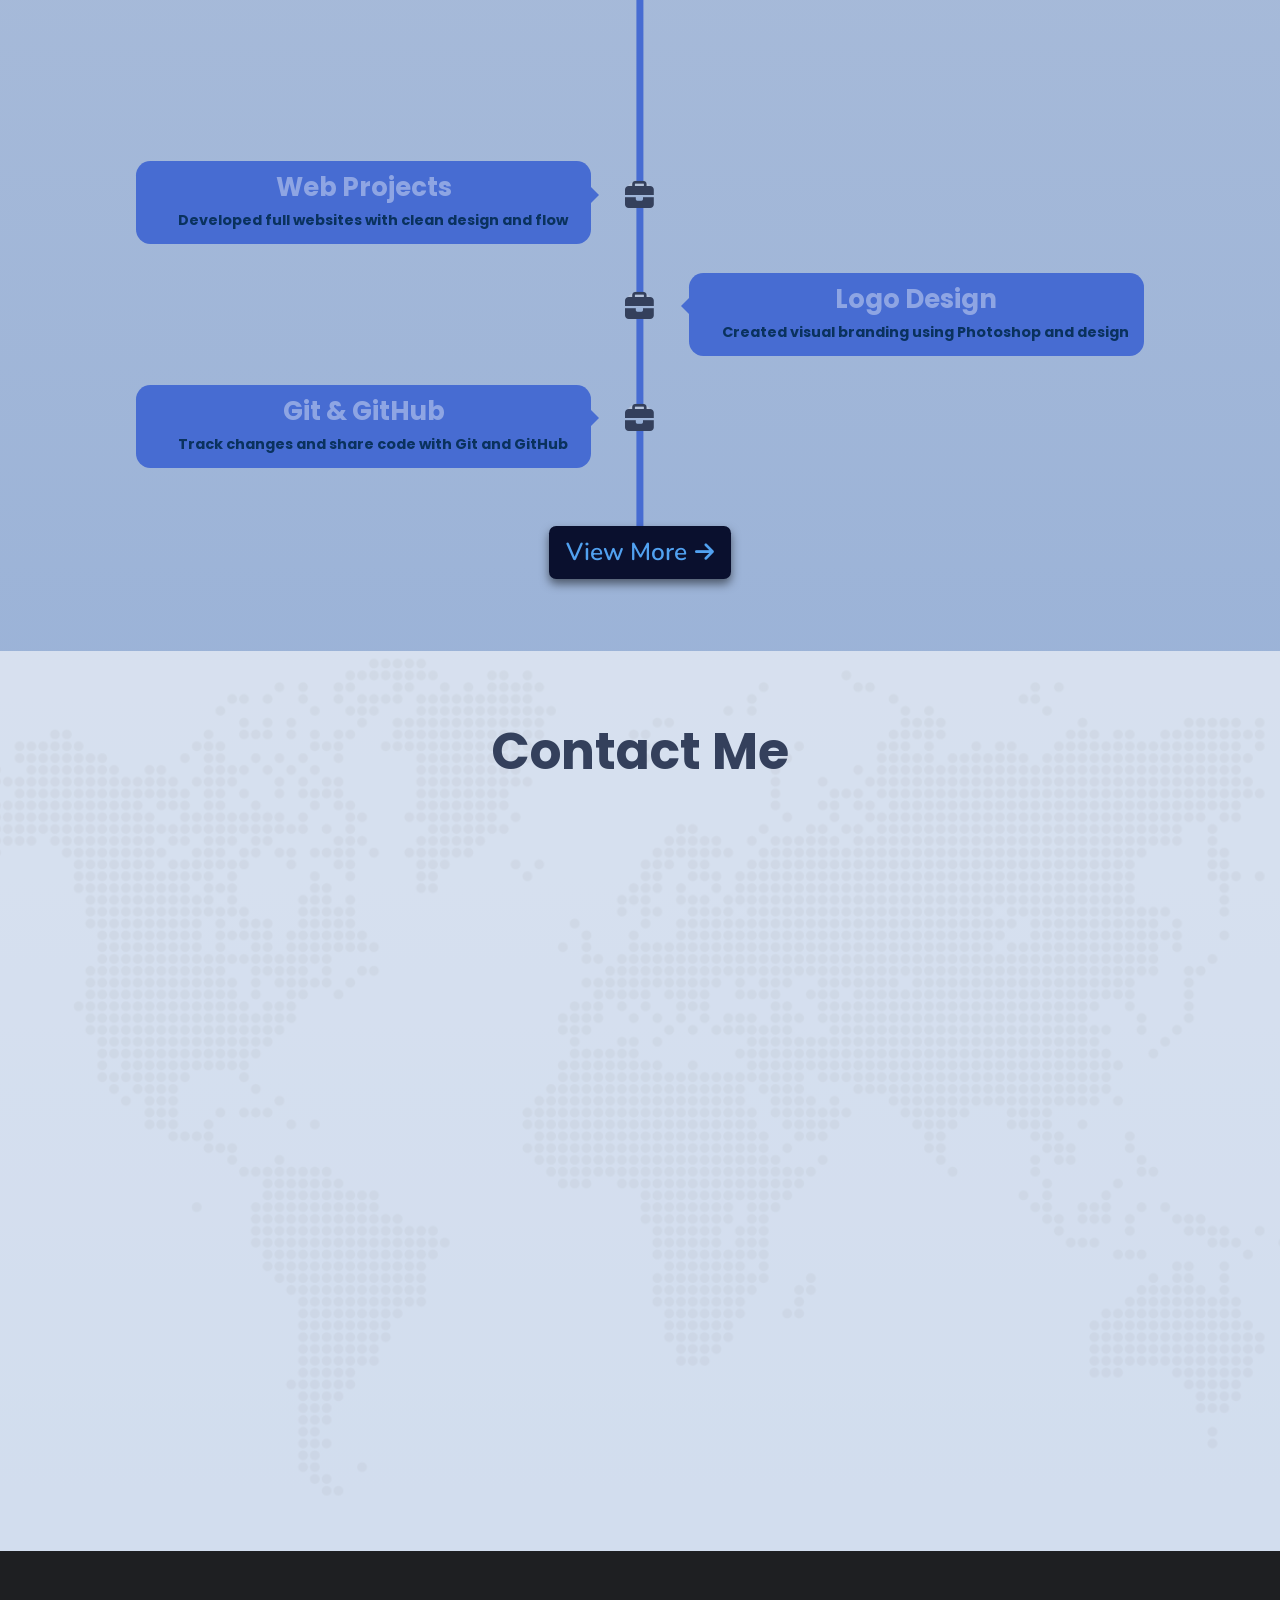
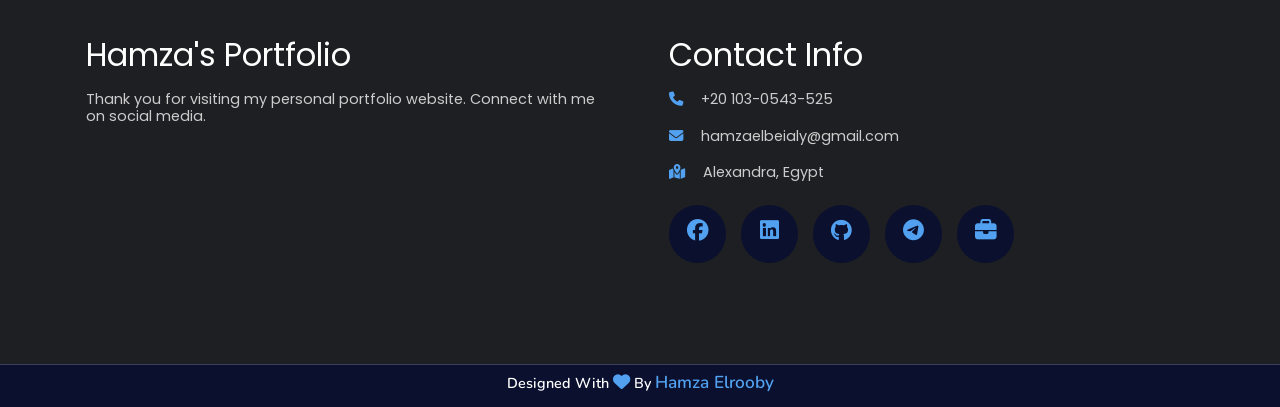
==== commit 9e2311f4: "hamza" ====
--- a/index.html
+++ b/index.html
@@ -281,8 +281,8 @@
           <div class="box">
             <h3>Hamza's Portfolio</h3>
             <p>
-              <!-- Thank you for visiting my personal portfolio website. Connect with
-              me on social media. -->
+              Thank you for visiting my personal portfolio website. Connect with
+              me on social media.
             </p>
           </div>
           <div class="box">
--- a/css/master.css
+++ b/css/master.css
@@ -356,34 +356,20 @@
   .home-page {
     min-height: 56rem;
   }
-  .introduction-text .content h2 {
-    font-size: 2.3rem;
-    margin-top: 1rem;
-  }
-  .introduction-text .content h2 span {
-    font-size: 2.3rem;
-  }
-  .introduction-text .content p {
-    font-size: 1.5rem;
-    line-height: 1.1;
-    margin-top: 1rem;
-  }
   #home {
-    top: 17%;
+    top: 15%;
   }
   .introduction-text .btn {
     width: 6rem;
     left: calc(50% - 3rem);
     font-size: 1rem;
   }
-}
-@media (max-width: 400px) {
   .introduction-text .content h2 {
-    font-size: 1.8rem;
-    margin-top: 1.5rem;
+    font-size: 2.2rem;
+    margin-top: 2rem;
   }
   .introduction-text .content h2 span {
-    font-size: 1.8rem;
+    font-size: 2.2rem;
   }
   .introduction-text .content p {
     font-size: 1rem;
@@ -394,6 +380,8 @@
     width: 2.5rem;
     height: 2.5rem;
   }
+}
+@media (max-width: 400px) {
 }
 /* End Home Page */
 /* Start About Me */
@@ -722,7 +710,7 @@
 }
 .contact h2 {
   font-size: 3.5rem;
-  color: var(--main-color);
+  color: var(--heading-color);
   text-align: center;
   margin-top: 5rem;
 }
@@ -873,7 +861,7 @@
   margin: 2rem;
 }
 .footer .box-container .box h3 {
-  font-size: 1.9rem;
+  font-size: 2.2rem;
   color: #fff;
   padding-bottom: 0.5rem;
   font-weight: normal;
@@ -931,7 +919,7 @@
   width: 80%;
   left: 10%;
   text-align: center;
-  font-size: 1.3rem;
+  font-size: 1rem;
   font-family: 'Nunito', sans-serif;
   font-weight: 600;
   color: #fff;
@@ -939,11 +927,14 @@
 .footer .credit i,
 .footer .credit a {
   color: var(--btn-color);
-  font-size: 1.4rem;
+  font-size: 1.2rem;
 }
 @media (max-width: 870px) {
   .footer .box-container .box {
     text-align: center;
+  }
+  .footer .box-container .box h3 {
+    font-size: 1.6rem;
   }
   .footer .box-container .box .share {
     justify-content: center;
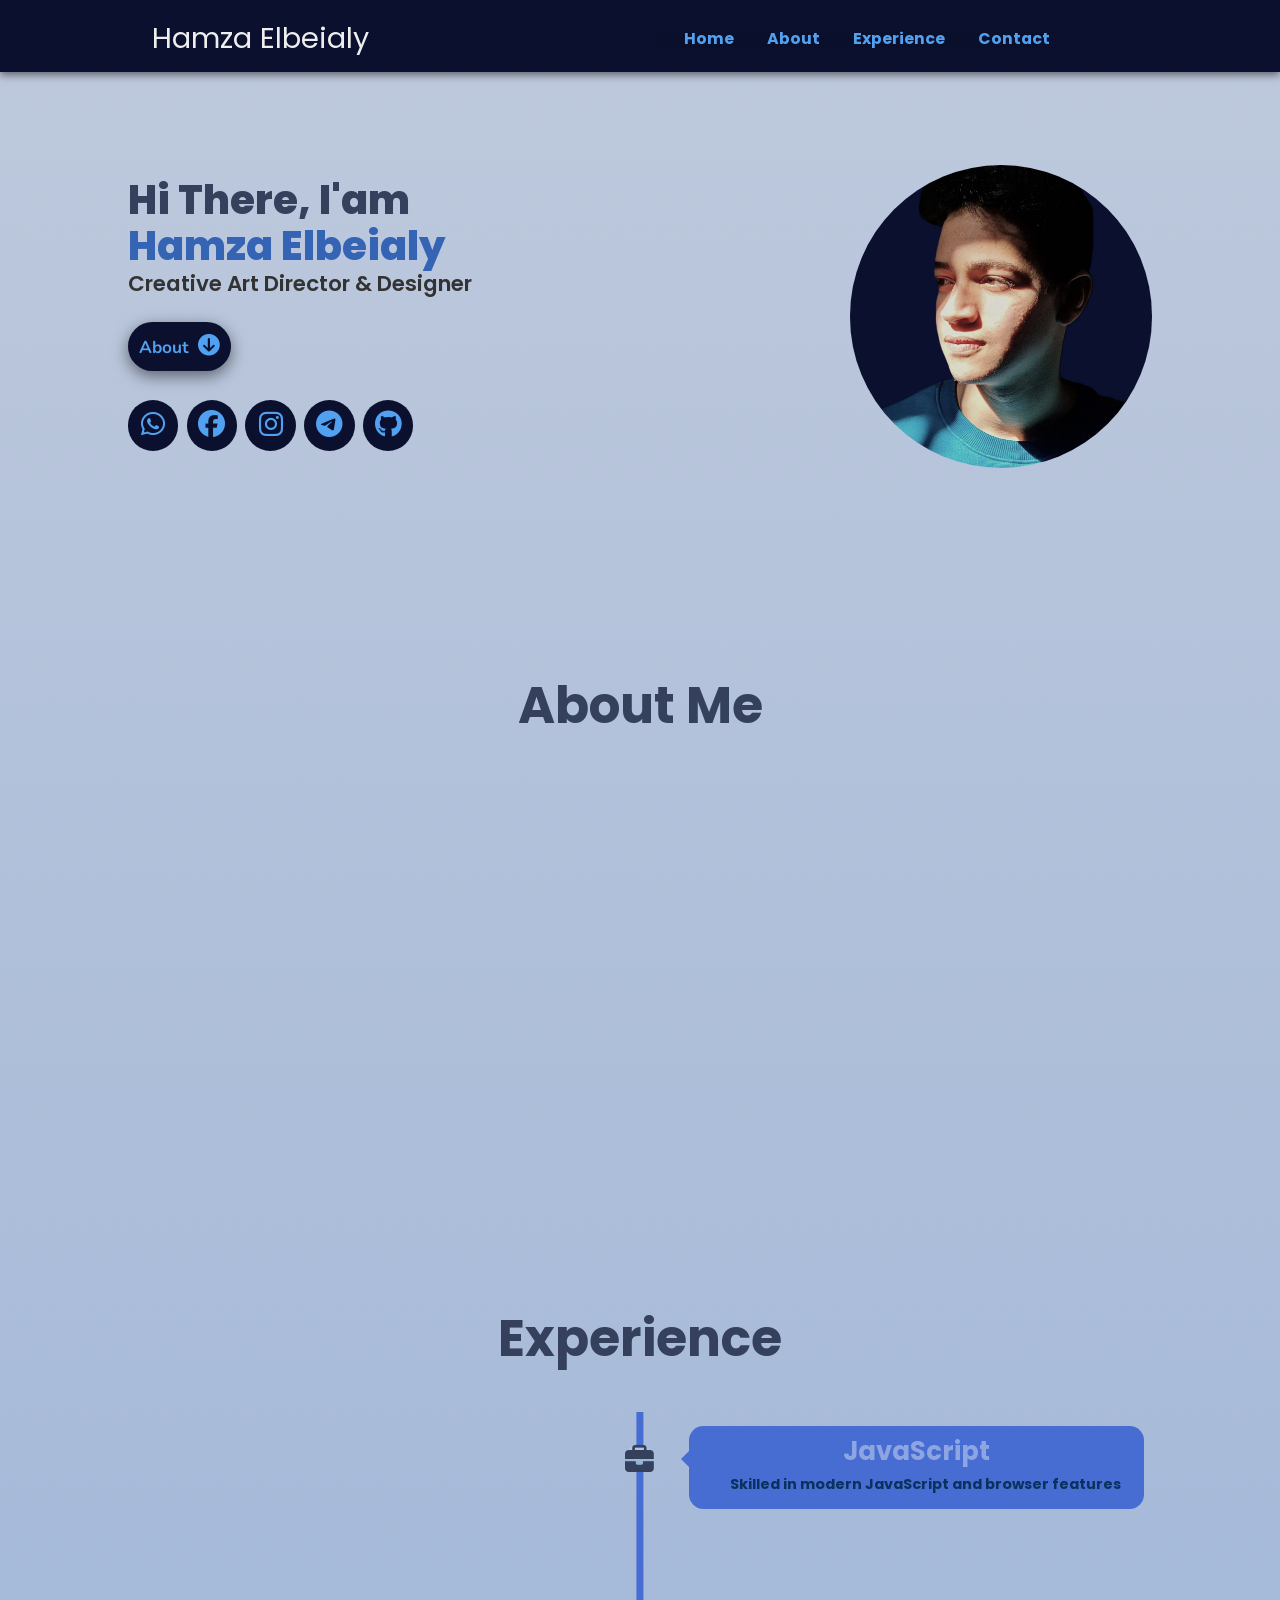
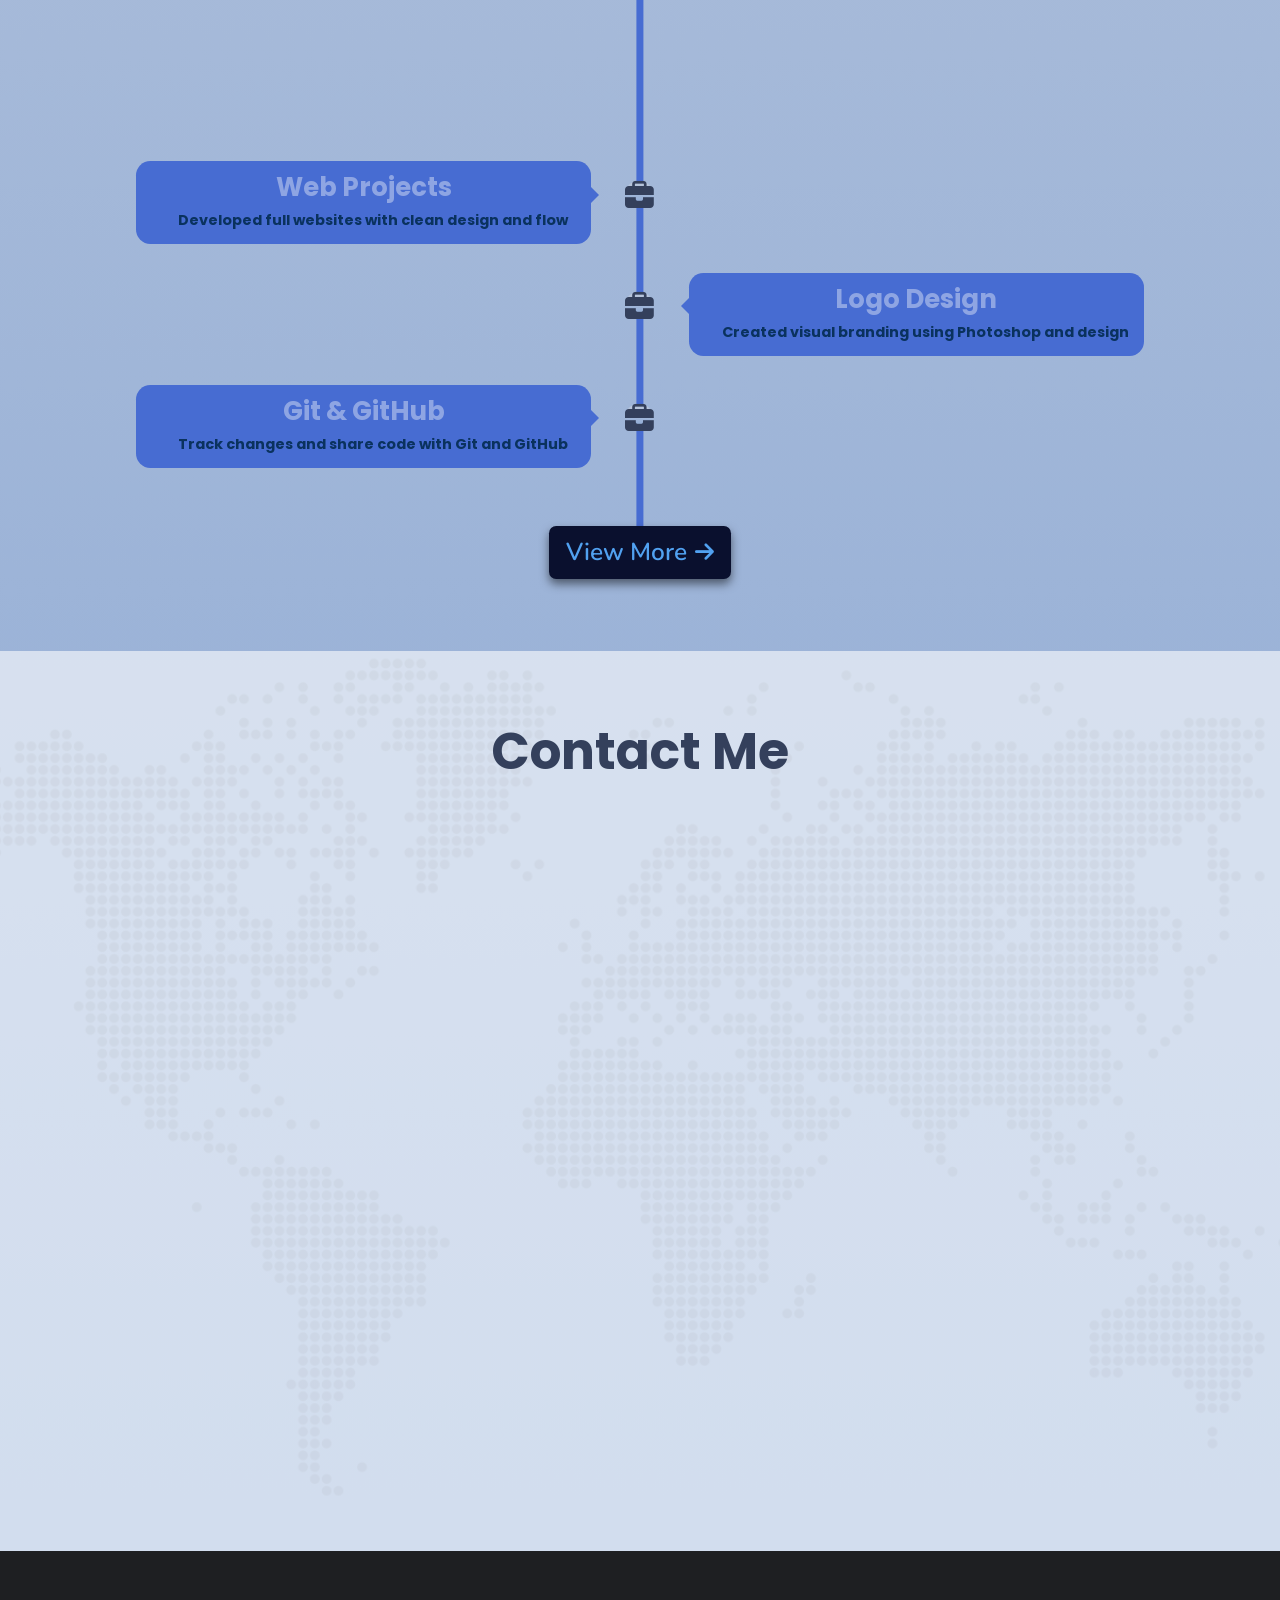
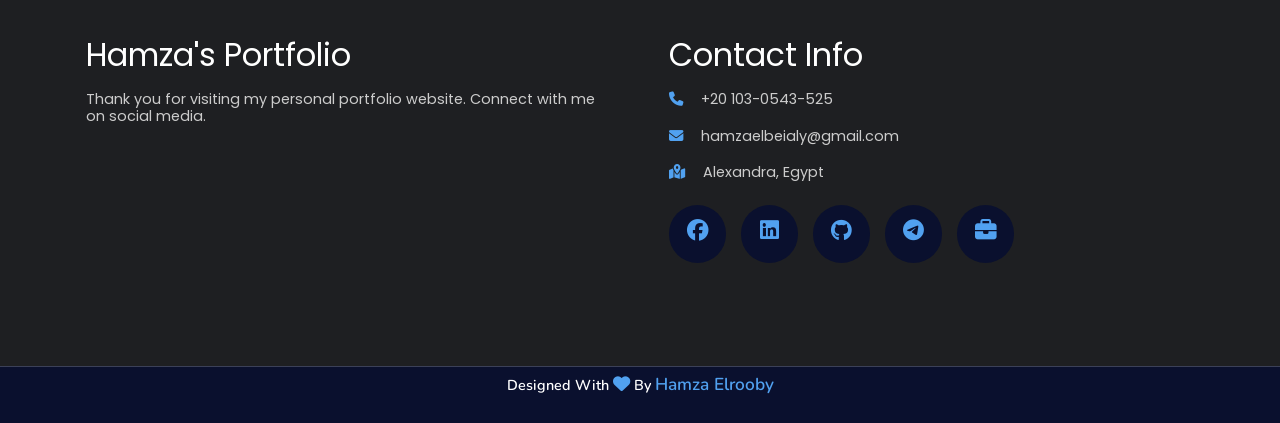
==== commit 5baa0c7e: "Your commit message here" ====
--- a/index.html
+++ b/index.html
@@ -49,8 +49,9 @@
           <div class="introduction-text" id="home">
             <div class="content">
               <h2>
-                Hi There,<br />
-                I'm <span>Hamza Elbeialy</span>
+                Hi There, I'am
+                <br />
+                <span>Hamza Elbeialy</span>
               </h2>
               <p>Creative Art Director & Designer</p>
               <div class="about-btn">
--- a/css/master.css
+++ b/css/master.css
@@ -127,12 +127,12 @@
   }
   .header-area .active {
     opacity: 1;
-    top: 8%;
+    top: 5rem;
   }
   .header-area .toggle-menu {
     position: fixed;
     cursor: pointer;
-    width: 2.5rem;
+    width: 2.4rem;
     height: 2.5rem;
     top: 1.5rem;
     right: 16%;
@@ -154,9 +154,6 @@
   }
 }
 @media (max-width: 500px) {
-  .header-area {
-    height: 8%;
-  }
   .header-area .logo {
     font-size: 1.2rem;
   }
@@ -200,7 +197,7 @@
 }
 .introduction-text .content p {
   font-size: 1.5rem;
-  line-height: 2;
+  line-height: 1.3;
   color: var(--text-color);
   font-weight: 600;
 }
@@ -323,7 +320,7 @@
     height: 50%;
   }
   .introduction-text h2 {
-    line-height: 1;
+    line-height: 1.2;
   }
   .introduction-text .btn {
     width: 8rem;
@@ -342,7 +339,7 @@
   .tilt-wrapper {
     max-width: 100%;
     left: 5%;
-    top: 60%;
+    top: 57%;
     width: 50rem;
   }
   .tilt-wrapper.active2 {
@@ -355,9 +352,6 @@
 @media (max-width: 505px) {
   .home-page {
     min-height: 56rem;
-  }
-  #home {
-    top: 15%;
   }
   .introduction-text .btn {
     width: 6rem;
@@ -366,19 +360,19 @@
   }
   .introduction-text .content h2 {
     font-size: 2.2rem;
-    margin-top: 2rem;
+    margin-top: 1.8rem;
   }
   .introduction-text .content h2 span {
     font-size: 2.2rem;
   }
   .introduction-text .content p {
-    font-size: 1rem;
+    font-size: 1.3rem;
   }
   .social-icons a {
-    font-size: 1.6rem;
-    line-height: 2.5rem;
-    width: 2.5rem;
-    height: 2.5rem;
+    font-size: 1.8rem;
+    line-height: 3rem;
+    width: 3rem;
+    height: 3rem;
   }
 }
 @media (max-width: 400px) {
@@ -519,7 +513,6 @@
   font-size: 2rem;
   border-radius: 50%;
   background: var(--background-color);
-  /* color: var(--skillp-color); */
   color: var(--heading-color);
   line-height: 2rem;
 }
@@ -909,7 +902,8 @@
 .footer .credit {
   position: relative;
   width: 100%;
-  height: 3rem;
+  height: 4rem;
+  transform: translateY(2px);
   background: var(--main-color);
   border-top: 0.1rem solid #fff3;
 }
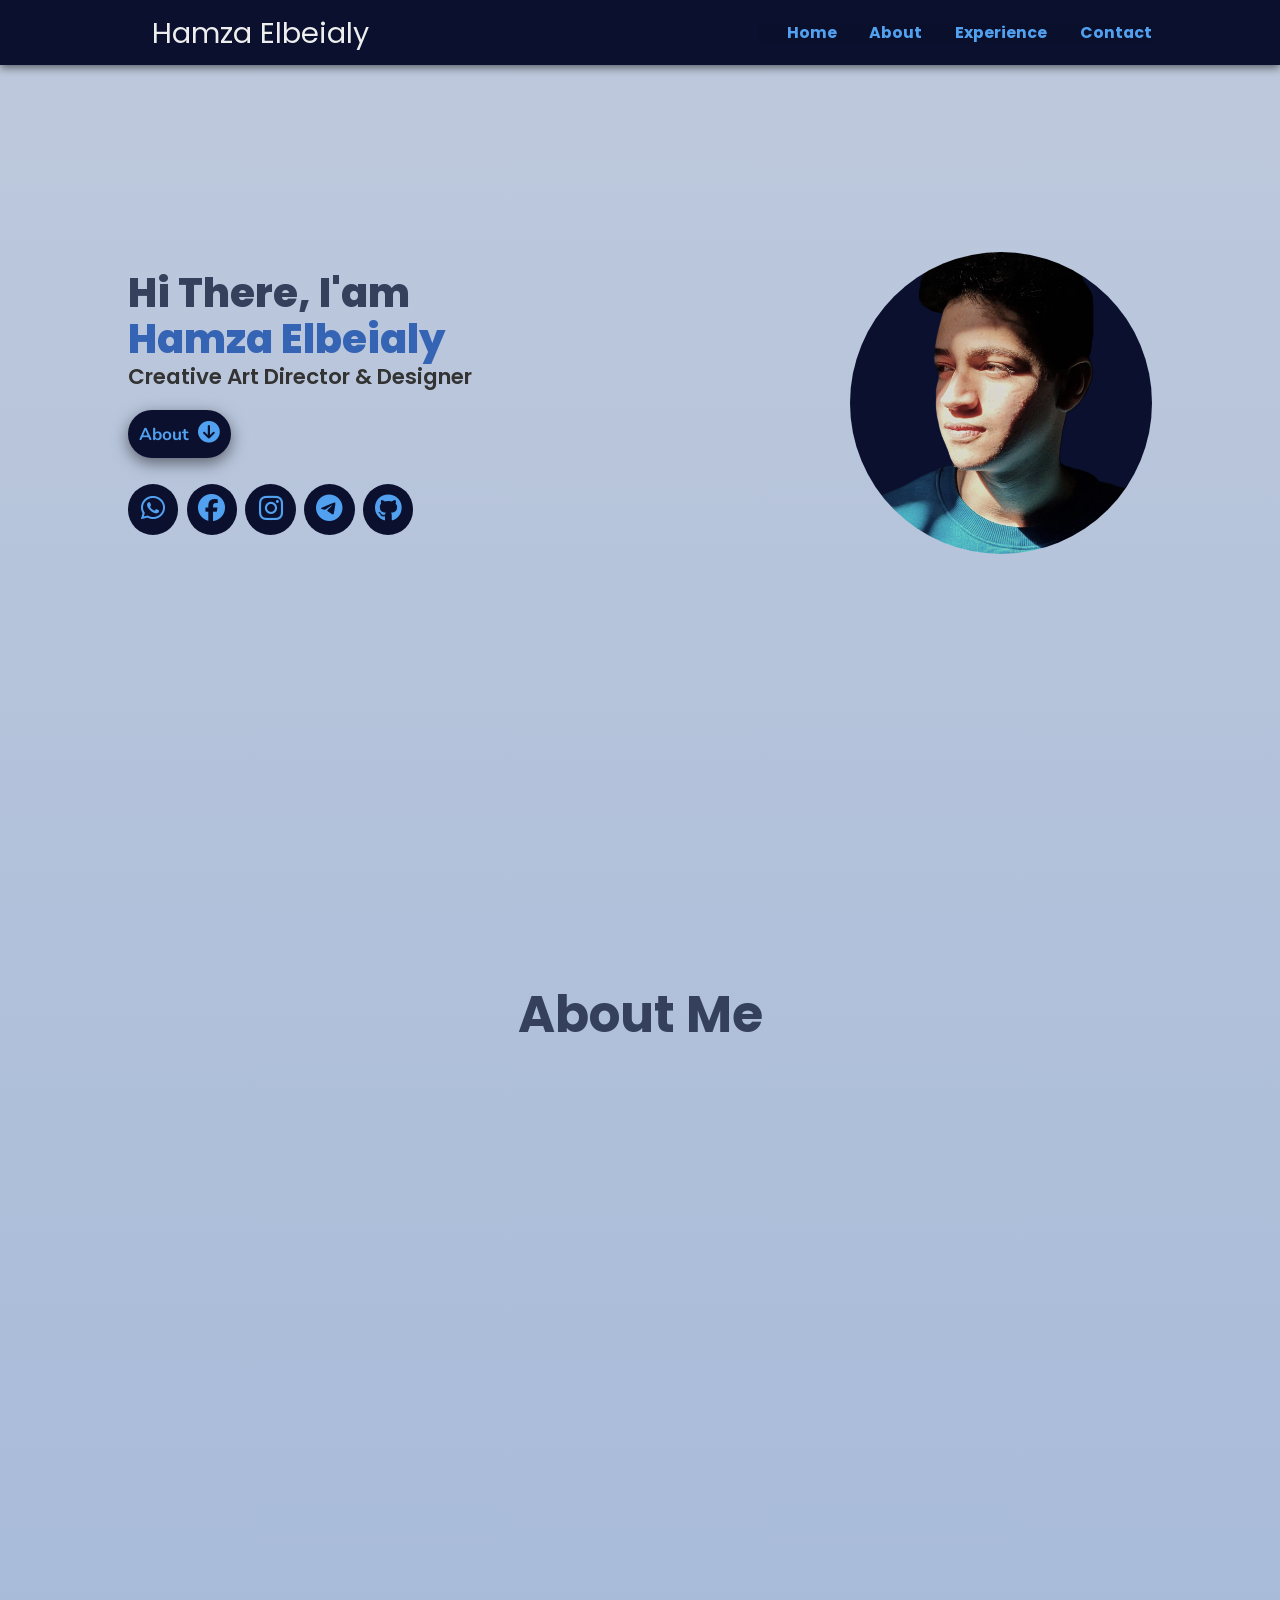
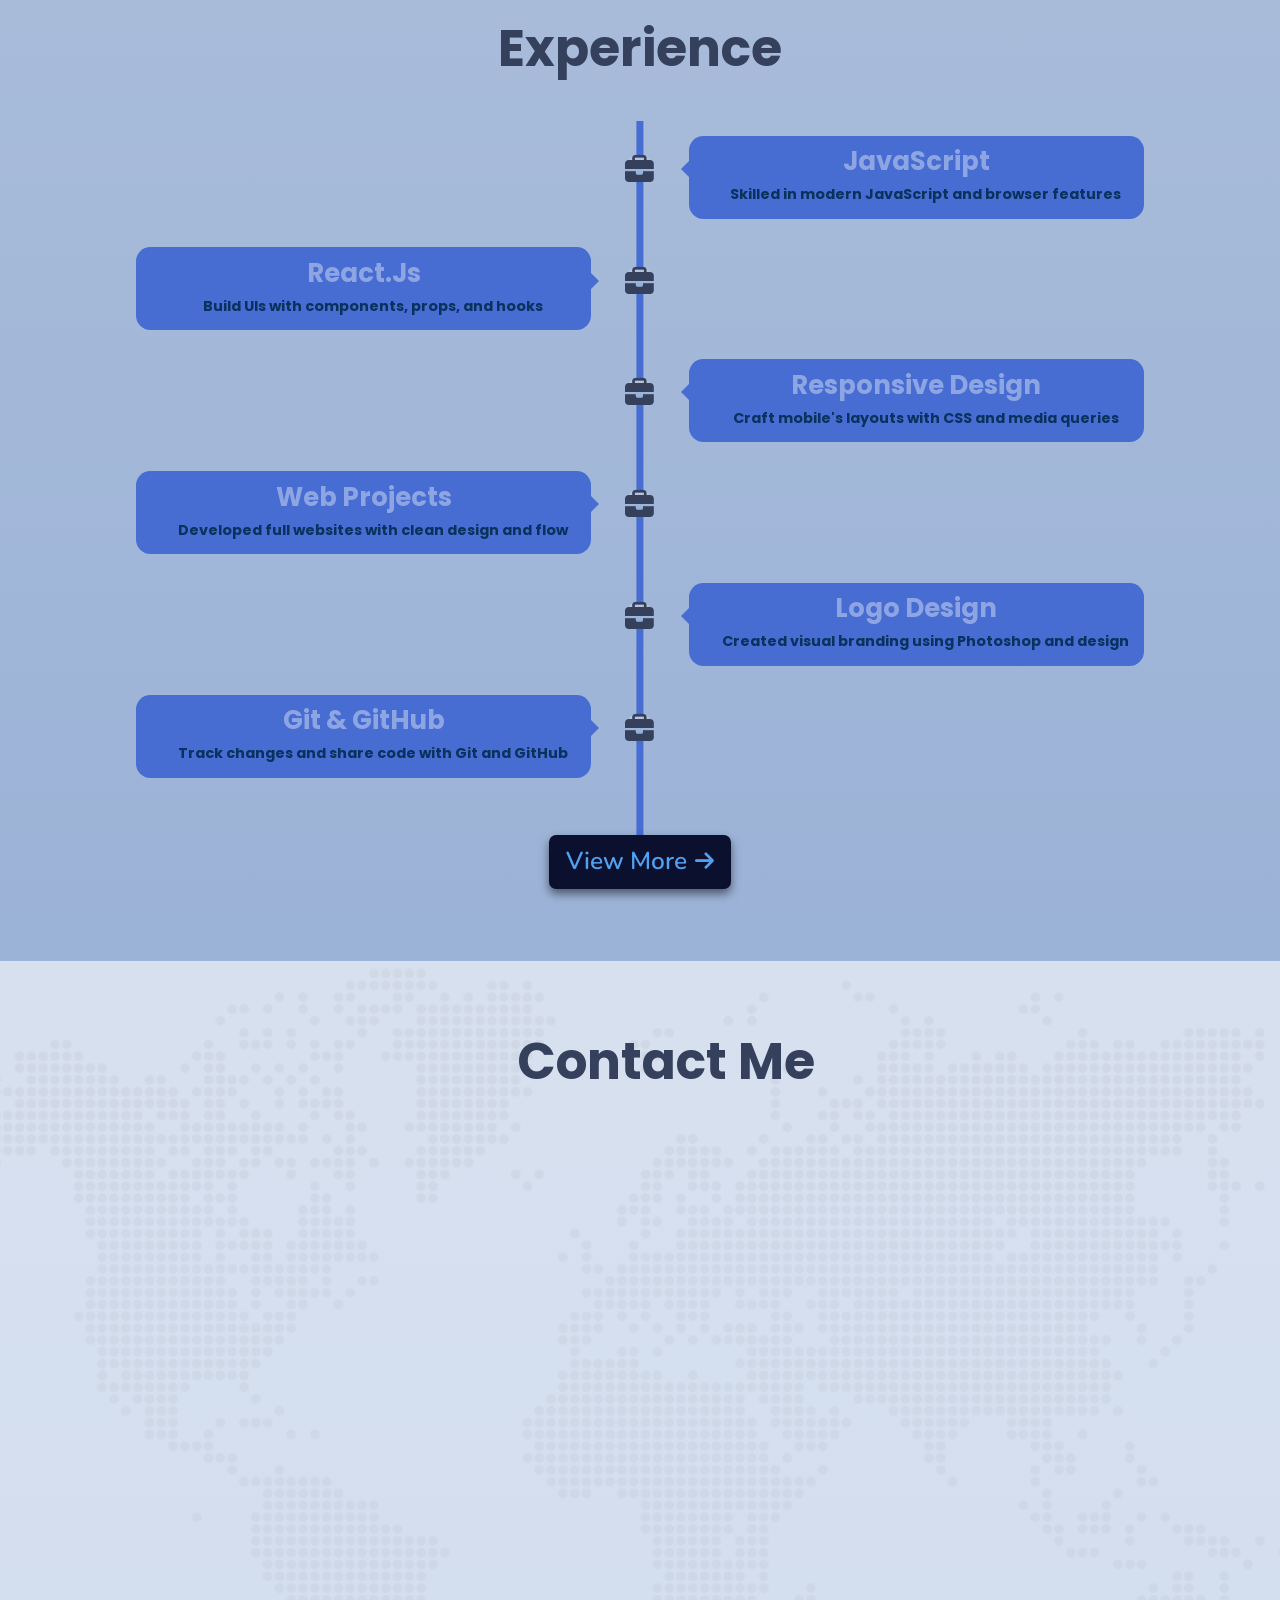
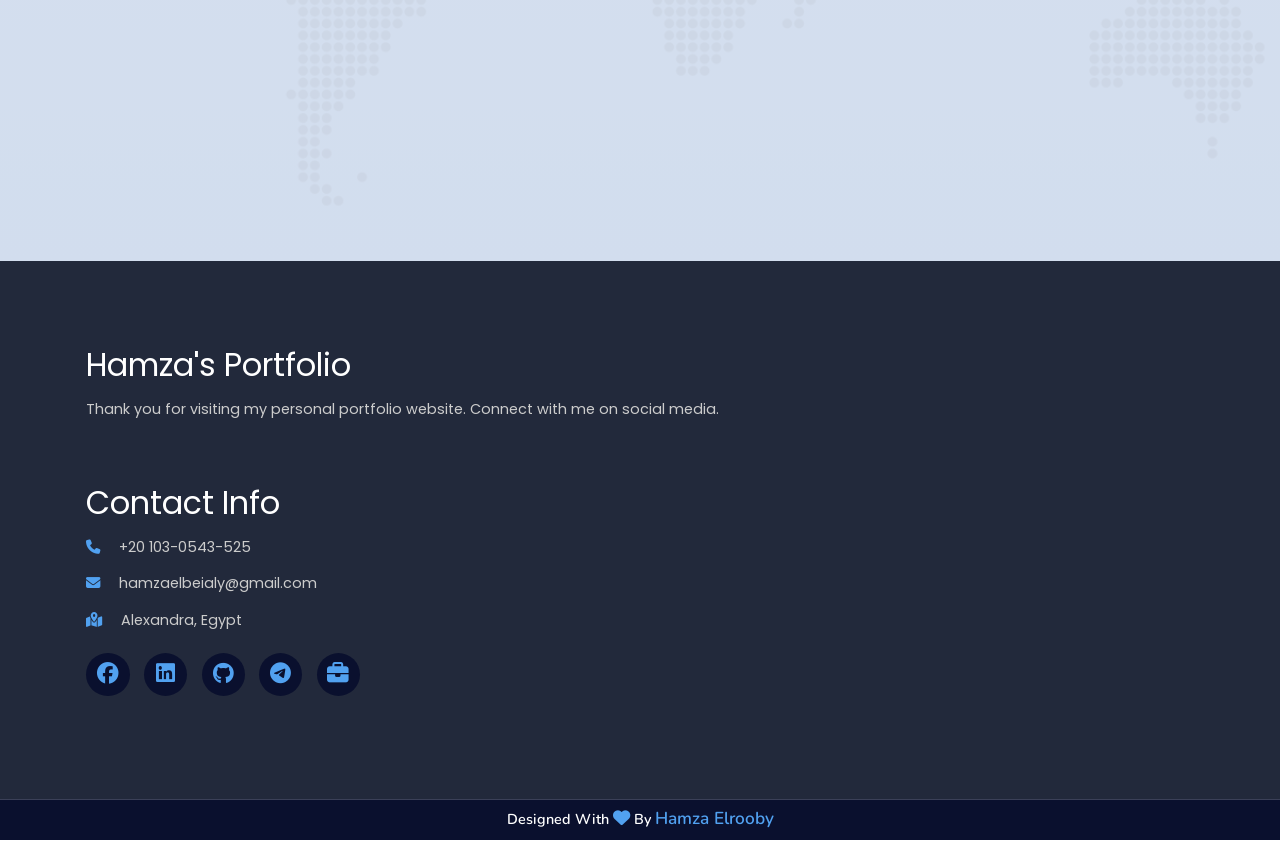
==== commit 6f229300: "Your commit message here" ====
--- a/index.html
+++ b/index.html
@@ -22,322 +22,320 @@
     <link rel="stylesheet" href="css/master.css" />
   </head>
   <body>
-    <div class="grid">
-      <!-- Header -->
-      <header class="header-area">
-        <div class="container">
-          <div class="logo">Hamza Elbeialy</div>
-          <button class="toggle-menu">
-            <span class="bar top"></span>
-            <span class="bar middle"></span>
-            <span class="bar bottom"></span>
-          </button>
-          <nav class="links-container" id="links-container">
-            <ul class="links">
-              <li><a href="#" data-section=".home-page">Home</a></li>
-              <li><a href="#" data-section=".about-me">About</a></li>
-              <li><a href="#" data-section=".experience">Experience</a></li>
-              <li><a href="#" data-section=".contact">Contact</a></li>
-            </ul>
-          </nav>
-        </div>
-      </header>
-
-      <!-- Home Section -->
-      <section class="home-page">
-        <div class="container">
-          <div class="introduction-text" id="home">
-            <div class="content">
-              <h2>
-                Hi There, I'am
-                <br />
-                <span>Hamza Elbeialy</span>
-              </h2>
-              <p>Creative Art Director & Designer</p>
-              <div class="about-btn">
-                <a href="#about-me" data-section=".about-me" class="btn">
-                  <span>About</span>
-                  <i class="fas fa-arrow-circle-down"></i>
-                </a>
-              </div>
-              <div class="socials">
-                <ul class="social-icons">
-                  <li>
-                    <a
-                      href="https://wa.me/201030543525"
-                      class="WhatsApp"
-                      target="_blank"
-                    >
-                      <i class="fab fa-whatsapp"></i
-                    ></a>
-                  </li>
-                  <li>
-                    <a
-                      class="facebook"
-                      href="https://www.facebook.com/HamzaElbeialy"
-                      target="_blank"
-                      ><i class="fab fa-facebook"></i
-                    ></a>
-                  </li>
-                  <li>
-                    <a
-                      class="instagram"
-                      href="https://www.instagram.com/HamzaElbeialy"
-                      target="_blank"
-                      ><i class="fab fa-instagram"></i
-                    ></a>
-                  </li>
-                  <li>
-                    <a
-                      class="telegram"
-                      href="https://t.me/HamzaElbeialy"
-                      target="_blank"
-                      ><i class="fab fa-telegram-plane"></i
-                    ></a>
-                  </li>
-                  <li>
-                    <a
-                      class="github"
-                      href="https://github.com/HamzaElrooby"
-                      target="_blank"
-                      ><i class="fab fa-github"></i
-                    ></a>
-                  </li>
-                </ul>
-              </div>
-            </div>
-          </div>
-          <!-- Tilt Image -->
-          <div id="tiltContainer" class="tilt-wrapper">
-            <div id="tiltCard" class="tilt-card">
-              <img src="imgs/Hamza.jpg" alt="Hamza" />
-            </div>
-          </div>
-        </div>
-      </section>
-
-      <!-- About Me Section -->
-      <section class="about-me" id="about-me">
-        <div class="container">
-          <h2>About Me</h2>
-          <div class="about-content">
-            <div class="info-box" id="infoBox">
-              <p>
-                Hi, I'm <strong>Hamza Elbeialy</strong> — a web developer who
-                builds clean, responsive websites and designs unique logos. I
-                work with <strong>React</strong>, <strong>JavaScript</strong>,
-                and other frameworks to create great websites and perform
-                smoothly on any device. I'm passionate about turning ideas into
-                simple, effective designs that help brands stand out.
-              </p>
-            </div>
-            <img
-              class="about-image"
-              id="aboutImg"
-              src="imgs/MyLogo.jpg"
-              alt="Hamza Elrooby Logo"
-            />
-          </div>
-        </div>
-      </section>
-
-      <!-- Experience Section -->
-      <section class="experience" id="experience">
-        <h2 class="heading">Experience</h2>
-        <div class="timeline">
-          <!-- Experience Items -->
-          <div class="container right" id="cont1">
-            <div class="arrow-icons">
-              <i class="fa-solid fa-briefcase"></i>
-            </div>
-            <div class="content">
-              <div class="tag"><h2>JavaScript</h2></div>
-              <div class="desc">
-                <p>Skilled in modern JavaScript and browser features</p>
-              </div>
-            </div>
-          </div>
-
-          <div class="container left" id="cont2">
-            <div class="arrow-icons">
-              <i class="fa-solid fa-briefcase"></i>
-            </div>
-            <div class="content">
-              <div class="tag"><h2>React.js</h2></div>
-              <div class="desc">
-                <p>Build UIs with components, props, and hooks</p>
-              </div>
-            </div>
-          </div>
-
-          <div class="container right" id="cont3">
-            <div class="arrow-icons">
-              <i class="fa-solid fa-briefcase"></i>
-            </div>
-            <div class="content">
-              <div class="tag"><h2>Responsive Design</h2></div>
-              <div class="desc">
-                <p>Craft mobile's layouts with CSS and media queries</p>
-              </div>
-            </div>
-          </div>
-
-          <div class="container left" id="cont4">
-            <div class="arrow-icons">
-              <i class="fa-solid fa-briefcase"></i>
-            </div>
-            <div class="content">
-              <div class="tag"><h2>Web Projects</h2></div>
-              <div class="desc">
-                <p>Developed full websites with clean design and flow</p>
-              </div>
-            </div>
-          </div>
-
-          <div class="container right" id="cont5">
-            <div class="arrow-icons">
-              <i class="fa-solid fa-briefcase"></i>
-            </div>
-            <div class="content">
-              <div class="tag"><h2>Logo Design</h2></div>
-              <div class="desc">
-                <p>Created visual branding using Photoshop and design</p>
-              </div>
-            </div>
-          </div>
-
-          <div class="container left" id="cont6">
-            <div class="arrow-icons">
-              <i class="fa-solid fa-briefcase"></i>
-            </div>
-            <div class="content">
-              <div class="tag"><h2>Git & GitHub</h2></div>
-              <div class="desc">
-                <p>Track changes and share code with Git and GitHub</p>
-              </div>
-            </div>
-          </div>
-
-          <div class="morebtn">
+    <!-- Header -->
+    <header class="header-area">
+      <div class="container">
+        <div class="logo">Hamza Elbeialy</div>
+        <button class="toggle-menu">
+          <span class="bar top"></span>
+          <span class="bar middle"></span>
+          <span class="bar bottom"></span>
+        </button>
+        <nav class="links-container" id="links-container">
+          <ul class="links">
+            <li><a href="#" data-section=".home-page">Home</a></li>
+            <li><a href="#" data-section=".about-me">About</a></li>
+            <li><a href="#" data-section=".experience">Experience</a></li>
+            <li><a href="#" data-section=".contact">Contact</a></li>
+          </ul>
+        </nav>
+      </div>
+    </header>
+
+    <!-- Home Section -->
+    <section class="home-page">
+      <div class="container">
+        <div class="introduction-text" id="home">
+          <div class="content">
+            <h2>
+              Hi There, I'am
+              <br />
+              <span>Hamza Elbeialy</span>
+            </h2>
+            <p>Creative Art Director & Designer</p>
+            <div class="about-btn">
+              <a href="#about-me" data-section=".about-me" class="btn">
+                <span>About</span>
+                <i class="fas fa-arrow-circle-down"></i>
+              </a>
+            </div>
+            <div class="socials">
+              <ul class="social-icons">
+                <li>
+                  <a
+                    href="https://wa.me/201030543525"
+                    class="WhatsApp"
+                    target="_blank"
+                  >
+                    <i class="fab fa-whatsapp"></i
+                  ></a>
+                </li>
+                <li>
+                  <a
+                    class="facebook"
+                    href="https://www.facebook.com/HamzaElbeialy"
+                    target="_blank"
+                    ><i class="fab fa-facebook"></i
+                  ></a>
+                </li>
+                <li>
+                  <a
+                    class="instagram"
+                    href="https://www.instagram.com/HamzaElbeialy"
+                    target="_blank"
+                    ><i class="fab fa-instagram"></i
+                  ></a>
+                </li>
+                <li>
+                  <a
+                    class="telegram"
+                    href="https://t.me/HamzaElbeialy"
+                    target="_blank"
+                    ><i class="fab fa-telegram-plane"></i
+                  ></a>
+                </li>
+                <li>
+                  <a
+                    class="github"
+                    href="https://github.com/HamzaElrooby"
+                    target="_blank"
+                    ><i class="fab fa-github"></i
+                  ></a>
+                </li>
+              </ul>
+            </div>
+          </div>
+        </div>
+        <!-- Tilt Image -->
+        <div id="tiltContainer" class="tilt-wrapper">
+          <div id="tiltCard" class="tilt-card">
+            <img src="imgs/Hamza.jpg" alt="Hamza" />
+          </div>
+        </div>
+      </div>
+    </section>
+
+    <!-- About Me Section -->
+    <section class="about-me" id="about-me">
+      <div class="container">
+        <h2>About Me</h2>
+        <div class="about-content">
+          <div class="info-box" id="infoBox">
+            <p>
+              Hi, I'm <strong>Hamza Elbeialy</strong> — a web developer who
+              builds clean, responsive websites and designs unique logos. I work
+              with <strong>React</strong>, <strong>JavaScript</strong>, and
+              other frameworks to create great websites and perform smoothly on
+              any device. I'm passionate about turning ideas into simple,
+              effective designs that help brands stand out.
+            </p>
+          </div>
+          <img
+            class="about-image"
+            id="aboutImg"
+            src="imgs/MyLogo.jpg"
+            alt="Hamza Elrooby Logo"
+          />
+        </div>
+      </div>
+    </section>
+
+    <!-- Experience Section -->
+    <section class="experience" id="experience">
+      <h2 class="heading">Experience</h2>
+      <div class="timeline">
+        <!-- Experience Items -->
+        <div class="container right" id="cont1">
+          <div class="arrow-icons">
+            <i class="fa-solid fa-briefcase"></i>
+          </div>
+          <div class="content">
+            <div class="tag"><h2>JavaScript</h2></div>
+            <div class="desc">
+              <p>Skilled in modern JavaScript and browser features</p>
+            </div>
+          </div>
+        </div>
+
+        <div class="container left" id="cont2">
+          <div class="arrow-icons">
+            <i class="fa-solid fa-briefcase"></i>
+          </div>
+          <div class="content">
+            <div class="tag"><h2>React.js</h2></div>
+            <div class="desc">
+              <p>Build UIs with components, props, and hooks</p>
+            </div>
+          </div>
+        </div>
+
+        <div class="container right" id="cont3">
+          <div class="arrow-icons">
+            <i class="fa-solid fa-briefcase"></i>
+          </div>
+          <div class="content">
+            <div class="tag"><h2>Responsive Design</h2></div>
+            <div class="desc">
+              <p>Craft mobile's layouts with CSS and media queries</p>
+            </div>
+          </div>
+        </div>
+
+        <div class="container left" id="cont4">
+          <div class="arrow-icons">
+            <i class="fa-solid fa-briefcase"></i>
+          </div>
+          <div class="content">
+            <div class="tag"><h2>Web Projects</h2></div>
+            <div class="desc">
+              <p>Developed full websites with clean design and flow</p>
+            </div>
+          </div>
+        </div>
+
+        <div class="container right" id="cont5">
+          <div class="arrow-icons">
+            <i class="fa-solid fa-briefcase"></i>
+          </div>
+          <div class="content">
+            <div class="tag"><h2>Logo Design</h2></div>
+            <div class="desc">
+              <p>Created visual branding using Photoshop and design</p>
+            </div>
+          </div>
+        </div>
+
+        <div class="container left" id="cont6">
+          <div class="arrow-icons">
+            <i class="fa-solid fa-briefcase"></i>
+          </div>
+          <div class="content">
+            <div class="tag"><h2>Git & GitHub</h2></div>
+            <div class="desc">
+              <p>Track changes and share code with Git and GitHub</p>
+            </div>
+          </div>
+        </div>
+
+        <div class="morebtn">
+          <a
+            href="https://www.linkedin.com/in/hamza-ahmad-94571731b"
+            class="btn"
+            target="_blank"
+          >
+            <span>View More</span> <i class="fas fa-arrow-right"></i>
+          </a>
+        </div>
+      </div>
+    </section>
+    <!-- Contact Section -->
+    <section class="contact">
+      <div class="overlay"></div>
+      <div class="container">
+        <h2>Contact Me</h2>
+        <div class="left" id="contactLeft">
+          <div class="contact-pic">
+            <img src="./imgs/Contact1.png" alt="Contact" />
+          </div>
+        </div>
+        <!-- <form class="contact-form" id="contact-form"> -->
+        <form
+          action="https://getform.io/f/bllzllwb"
+          method="POST"
+          class="contact-form"
+          id="contact-form"
+        >
+          <div class="form-group">
+            <div class="field">
+              <input type="text" name="name" placeholder="Name" required />
+              <i class="fas fa-user"></i>
+            </div>
+            <div class="field">
+              <input type="email" name="email" placeholder="Email" required />
+              <i class="fas fa-envelope"></i>
+            </div>
+            <div class="field">
+              <input type="text" name="phone" placeholder="Phone" />
+              <i class="fas fa-phone"></i>
+            </div>
+            <div class="message">
+              <textarea
+                name="message"
+                placeholder="Message"
+                required
+              ></textarea>
+              <i class="fas fa-comment-dots"></i>
+            </div>
+          </div>
+          <div class="button-area">
+            <button type="submit">
+              Submit <i class="fa fa-paper-plane"></i>
+            </button>
+          </div>
+        </form>
+      </div>
+    </section>
+    <!-- Footer -->
+    <footer class="footer">
+      <div class="box-container">
+        <div class="box">
+          <h3>Hamza's Portfolio</h3>
+          <p>
+            Thank you for visiting my personal portfolio website. Connect with
+            me on social media.
+          </p>
+        </div>
+        <div class="box">
+          <h3>Contact Info</h3>
+          <p><i class="fas fa-phone"></i> +20 103-0543-525</p>
+          <p><i class="fas fa-envelope"></i> hamzaelbeialy@gmail.com</p>
+          <p><i class="fas fa-map-marked-alt"></i> Alexandra, Egypt</p>
+          <div class="share">
+            <a
+              href="https://www.facebook.com/HamzaElbeialy"
+              class="fab fa-facebook"
+              target="_blank"
+            ></a>
             <a
               href="https://www.linkedin.com/in/hamza-ahmad-94571731b"
-              class="btn"
-              target="_blank"
-            >
-              <span>View More</span> <i class="fas fa-arrow-right"></i>
-            </a>
-          </div>
-        </div>
-      </section>
-      <!-- Contact Section -->
-      <section class="contact">
-        <div class="overlay"></div>
-        <div class="container">
-          <h2>Contact Me</h2>
-          <div class="left" id="contactLeft">
-            <div class="contact-pic">
-              <img src="./imgs/Contact1.png" alt="Contact" />
-            </div>
-          </div>
-          <!-- <form class="contact-form" id="contact-form"> -->
-          <form
-            action="https://getform.io/f/bllzllwb"
-            method="POST"
-            class="contact-form"
-            id="contact-form"
-          >
-            <div class="form-group">
-              <div class="field">
-                <input type="text" name="name" placeholder="Name" required />
-                <i class="fas fa-user"></i>
-              </div>
-              <div class="field">
-                <input type="email" name="email" placeholder="Email" required />
-                <i class="fas fa-envelope"></i>
-              </div>
-              <div class="field">
-                <input type="text" name="phone" placeholder="Phone" />
-                <i class="fas fa-phone"></i>
-              </div>
-              <div class="message">
-                <textarea
-                  name="message"
-                  placeholder="Message"
-                  required
-                ></textarea>
-                <i class="fas fa-comment-dots"></i>
-              </div>
-            </div>
-            <div class="button-area">
-              <button type="submit">
-                Submit <i class="fa fa-paper-plane"></i>
-              </button>
-            </div>
-          </form>
-        </div>
-      </section>
-      <!-- Footer -->
-      <footer class="footer">
-        <div class="box-container">
-          <div class="box">
-            <h3>Hamza's Portfolio</h3>
-            <p>
-              Thank you for visiting my personal portfolio website. Connect with
-              me on social media.
-            </p>
-          </div>
-          <div class="box">
-            <h3>Contact Info</h3>
-            <p><i class="fas fa-phone"></i> +20 103-0543-525</p>
-            <p><i class="fas fa-envelope"></i> hamzaelbeialy@gmail.com</p>
-            <p><i class="fas fa-map-marked-alt"></i> Alexandra, Egypt</p>
-            <div class="share">
-              <a
-                href="https://www.facebook.com/HamzaElbeialy"
-                class="fab fa-facebook"
-                target="_blank"
-              ></a>
-              <a
-                href="https://www.linkedin.com/in/hamza-ahmad-94571731b"
-                class="fab fa-linkedin"
-                target="_blank"
-              ></a>
-              <a
-                href="https://github.com/HamzaElrooby"
-                class="fab fa-github"
-                target="_blank"
-              ></a>
-              <a
-                href="https://t.me/HamzaElbeialy"
-                class="fab fa-telegram-plane"
-                target="_blank"
-              ></a>
-              <a
-                href="https://www.fiverr.com/hamzaahmad519"
-                class="fas fa-briefcase"
-                target="_blank"
-              ></a>
-            </div>
-          </div>
-        </div>
-        <div class="credit">
-          <h1 class="container">
-            Designed with
-            <i class="fa-solid fa-heart"></i>
-            by
-            <a href="https://www.github.com/HamzaElrooby">Hamza Elrooby</a>
-          </h1>
-        </div>
-      </footer>
-
-      <!-- Scroll to Top -->
-      <a
-        href="#"
-        class="fas fa-hand-point-up"
-        id="scroll-top"
-        aria-label="ScrollTop"
-      ></a>
-    </div>
+              class="fab fa-linkedin"
+              target="_blank"
+            ></a>
+            <a
+              href="https://github.com/HamzaElrooby"
+              class="fab fa-github"
+              target="_blank"
+            ></a>
+            <a
+              href="https://t.me/HamzaElbeialy"
+              class="fab fa-telegram-plane"
+              target="_blank"
+            ></a>
+            <a
+              href="https://www.fiverr.com/hamzaahmad519"
+              class="fas fa-briefcase"
+              target="_blank"
+            ></a>
+          </div>
+        </div>
+      </div>
+      <div class="credit">
+        <h1 class="container">
+          Designed with
+          <i class="fa-solid fa-heart"></i>
+          by
+          <a href="https://www.github.com/HamzaElrooby">Hamza Elrooby</a>
+        </h1>
+      </div>
+    </footer>
+
+    <!-- Scroll to Top -->
+    <a
+      href="#"
+      class="fas fa-hand-point-up"
+      id="scroll-top"
+      aria-label="ScrollTop"
+    ></a>
 
     <script src="js/master.js"></script>
   </body>
--- a/css/master.css
+++ b/css/master.css
@@ -35,17 +35,18 @@
 body {
   font-family: 'Poppins', sans-serif;
   background: var(--background-color);
+  overflow: hidden;
 }
 .header-area {
   position: fixed;
   background: var(--main-color);
   z-index: 1000;
-  height: 5rem;
+  height: 4.5rem;
   width: 100%;
   box-shadow: 0 3px 8px rgba(0, 0, 0, 0.5);
 }
 .header-area .container {
-  top: 25%;
+  top: 20%;
   left: 10%;
   padding: 1.7rem;
   position: absolute;
@@ -58,7 +59,7 @@
   color: #eee;
 }
 .header-area .links-container {
-  right: 10%;
+  right: 0;
   top: 0.8rem;
   display: flex;
   align-items: flex-end;
@@ -163,7 +164,7 @@
 .home-page {
   position: relative;
   width: 100%;
-  height: 41rem;
+  height: 100vh;
 }
 .home-page .container {
   position: absolute;
@@ -203,7 +204,7 @@
 }
 .socials .social-icons {
   position: absolute;
-  top: 63%;
+  margin-top: 6.5rem;
   width: 100%;
 }
 .socials .social-icons li {
@@ -230,7 +231,7 @@
 .introduction-text .about-btn {
   position: absolute;
   width: 100%;
-  top: 41%;
+  margin-top: 1.3rem;
 }
 .introduction-text .about-btn span {
   font-weight: bold;
@@ -316,11 +317,14 @@
   }
   #home {
     min-width: 100%;
-    top: 14%;
+    top: 15%;
     height: 50%;
   }
   .introduction-text h2 {
     line-height: 1.2;
+  }
+  .introduction-text .about-btn {
+    margin-top: 1.3rem;
   }
   .introduction-text .btn {
     width: 8rem;
@@ -329,6 +333,9 @@
   }
   .introduction-text .btn i {
     font-size: 1.1rem;
+  }
+  .socials .social-icons {
+    margin-top: 6.5rem;
   }
   .social-icons a {
     font-size: 2rem;
@@ -339,20 +346,17 @@
   .tilt-wrapper {
     max-width: 100%;
     left: 5%;
-    top: 57%;
+    top: 58%;
     width: 50rem;
   }
   .tilt-wrapper.active2 {
     left: 0;
   }
   .tilt-card img {
-    width: 18rem;
+    width: 17rem;
   }
 }
 @media (max-width: 505px) {
-  .home-page {
-    min-height: 56rem;
-  }
   .introduction-text .btn {
     width: 6rem;
     left: calc(50% - 3rem);
@@ -374,8 +378,9 @@
     width: 3rem;
     height: 3rem;
   }
-}
-@media (max-width: 400px) {
+  .tilt-card img {
+    width: 15rem;
+  }
 }
 /* End Home Page */
 /* Start About Me */
@@ -706,6 +711,7 @@
   color: var(--heading-color);
   text-align: center;
   margin-top: 5rem;
+  width: 105%;
 }
 .contact .contact-pic img {
   width: 18rem;
@@ -839,9 +845,7 @@
 }
 /* footer section starts */
 .footer {
-  min-height: auto;
-  padding-top: 0;
-  background: #1e1f22;
+  background: #22293b;
 }
 .footer .box-container {
   display: flex;
@@ -850,7 +854,7 @@
   padding: 4rem;
 }
 .footer .box-container .box {
-  flex: 1 1 40%;
+  flex: 1 1 50%;
   margin: 2rem;
 }
 .footer .box-container .box h3 {
@@ -881,17 +885,17 @@
   padding: 1rem 0;
 }
 .footer .box-container .box .share a {
-  height: 4rem;
-  width: 4rem;
-  padding: 1rem;
-  text-align: center;
+  display: flex;
+  height: 3rem;
+  justify-content: center;
+  padding-top: 0.7rem;
+  width: 3rem;
   border-radius: 5rem;
   font-size: 1.5rem;
   margin-right: 1rem;
-  transition: 0.3s;
+  transition: 0.5s;
   background: var(--main-color);
   color: var(--btn-color);
-  border: none;
 }
 .footer .box-container .box .share a:hover {
   background: var(--btn-color);
@@ -902,7 +906,7 @@
 .footer .credit {
   position: relative;
   width: 100%;
-  height: 4rem;
+  height: 3rem;
   transform: translateY(2px);
   background: var(--main-color);
   border-top: 0.1rem solid #fff3;
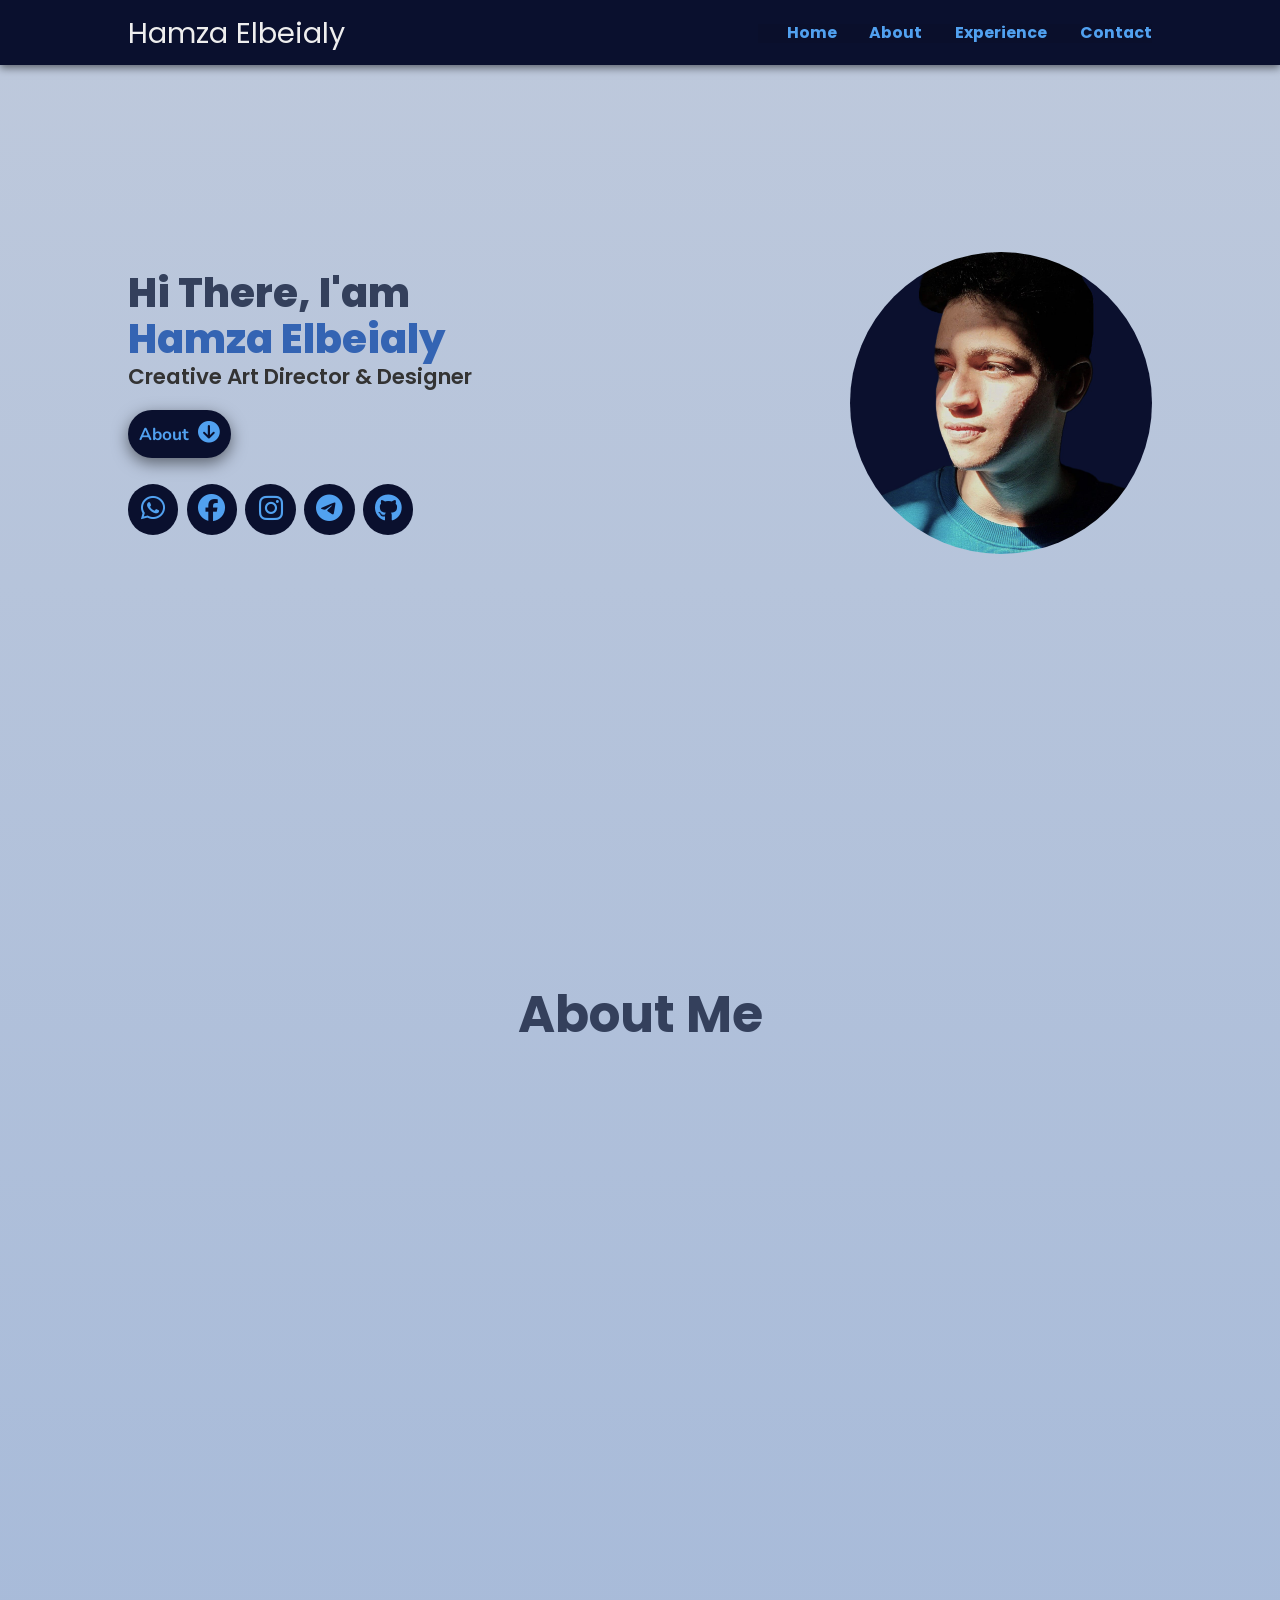
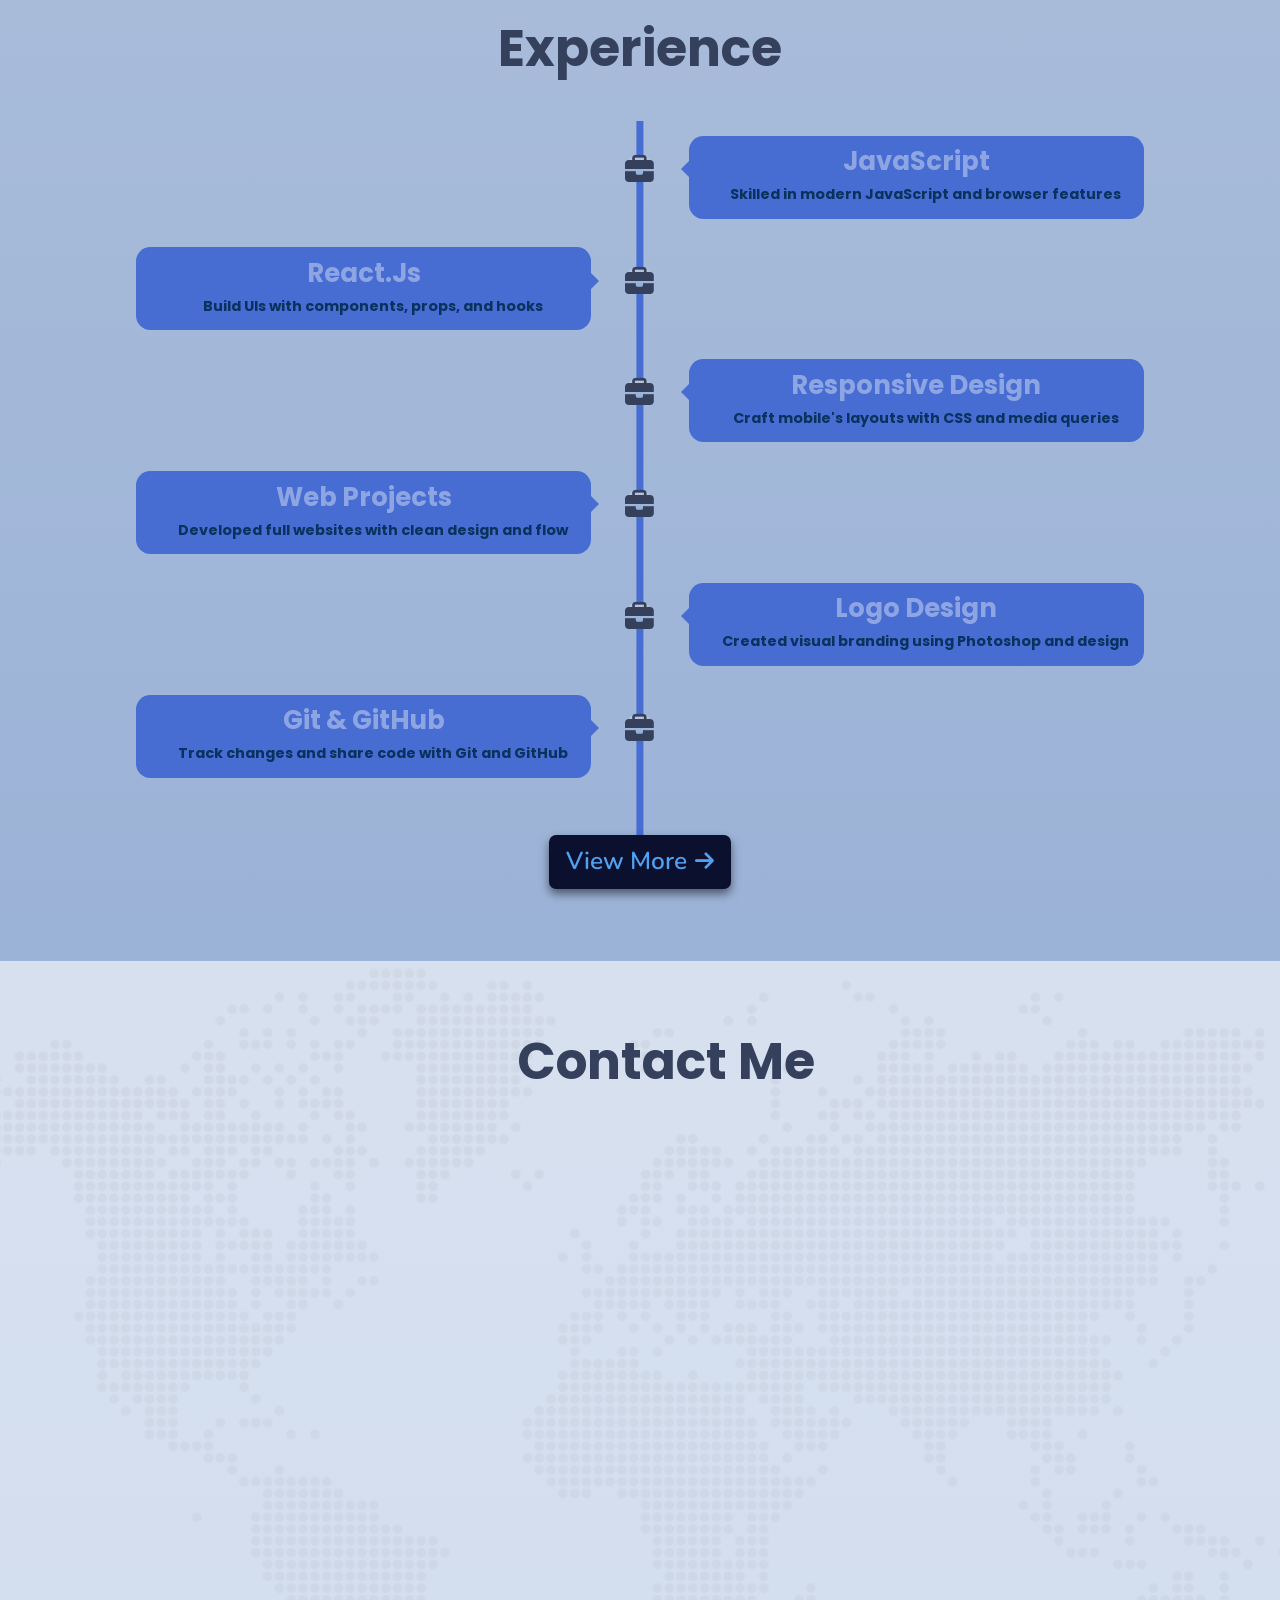
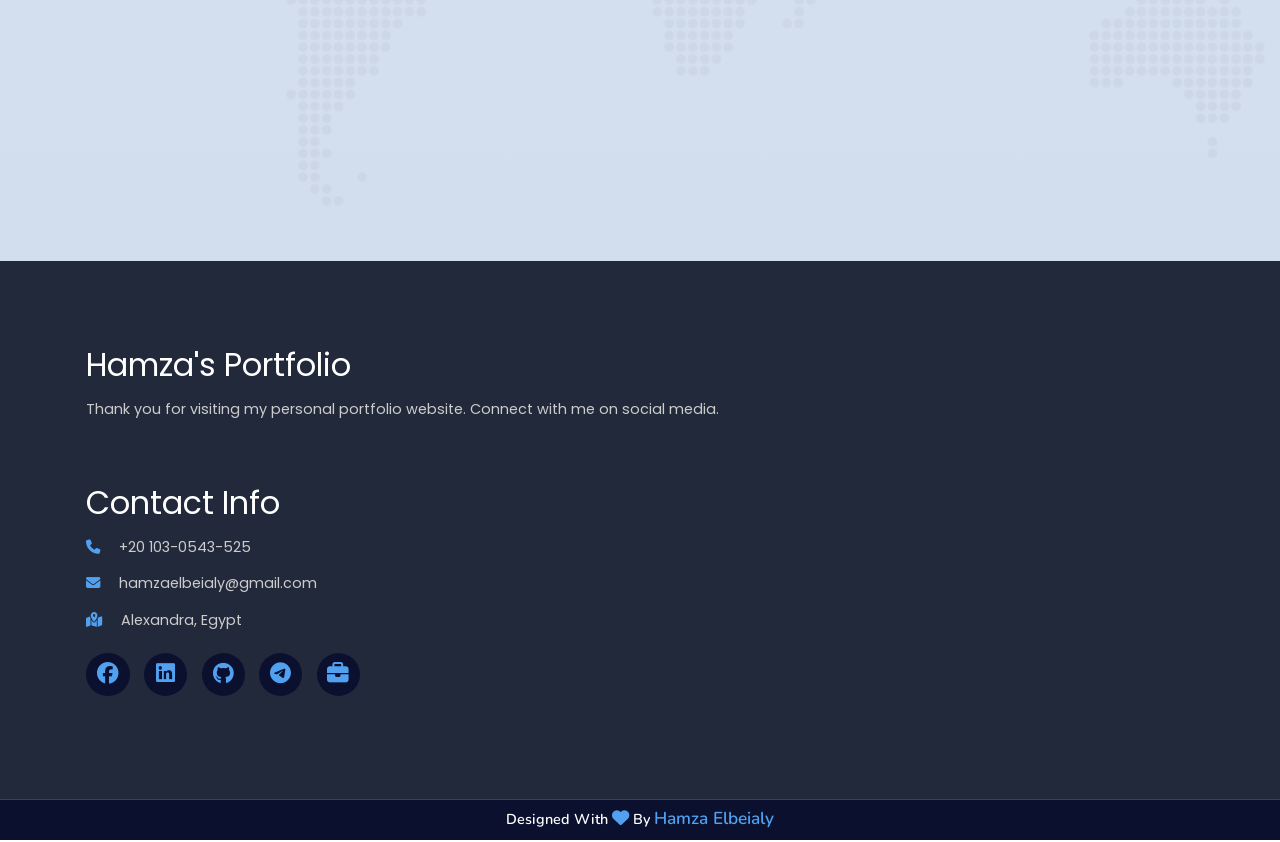
==== commit 83753d54: "Your commit message here" ====
--- a/index.html
+++ b/index.html
@@ -130,12 +130,7 @@
               effective designs that help brands stand out.
             </p>
           </div>
-          <img
-            class="about-image"
-            id="aboutImg"
-            src="imgs/MyLogo.jpg"
-            alt="Hamza Elrooby Logo"
-          />
+          <img class="about-image" id="aboutImg" src="imgs/MyLogo.jpg" />
         </div>
       </div>
     </section>
@@ -324,7 +319,7 @@
           Designed with
           <i class="fa-solid fa-heart"></i>
           by
-          <a href="https://www.github.com/HamzaElrooby">Hamza Elrooby</a>
+          <a href="https://www.github.com/HamzaElrooby">Hamza Elbeialy</a>
         </h1>
       </div>
     </footer>
--- a/css/master.css
+++ b/css/master.css
@@ -53,6 +53,7 @@
   width: 80%;
 }
 .header-area .logo {
+  left: 0;
   font-size: 2rem;
   position: absolute;
   top: 0.3rem;
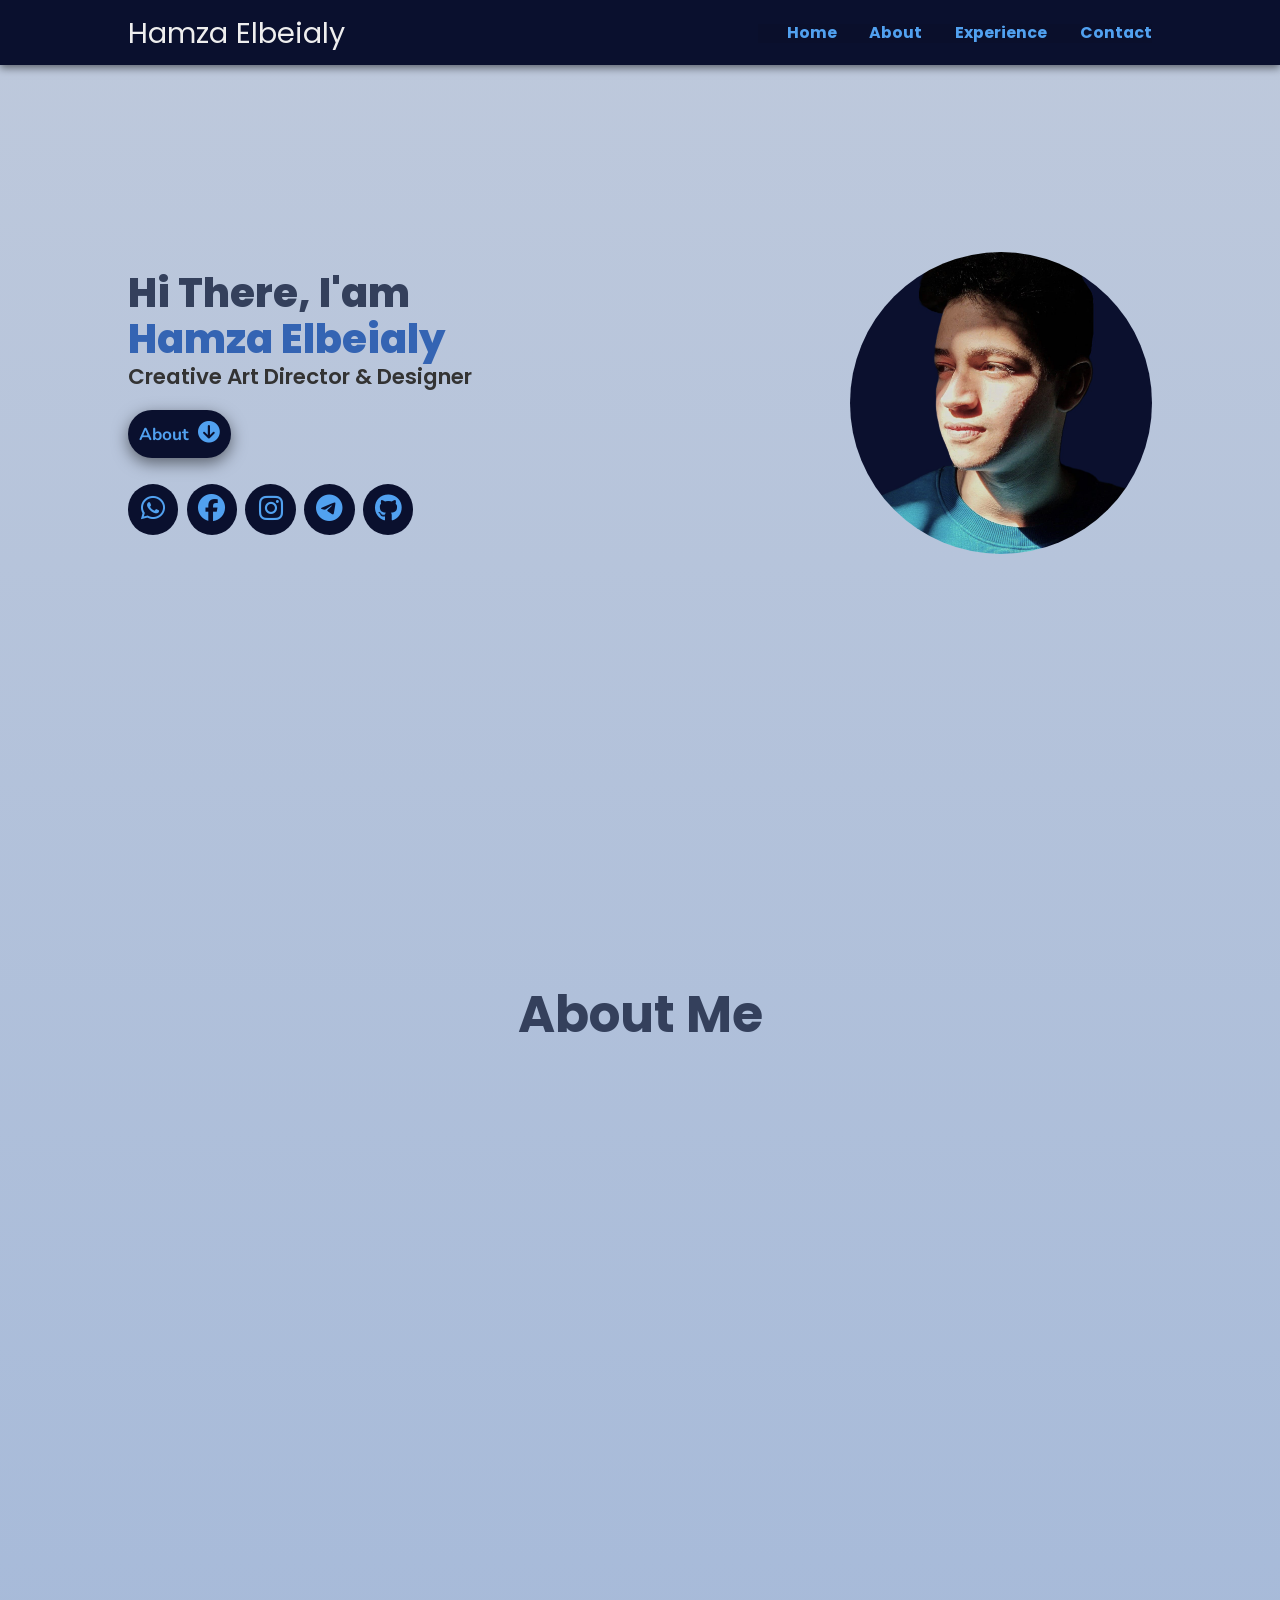
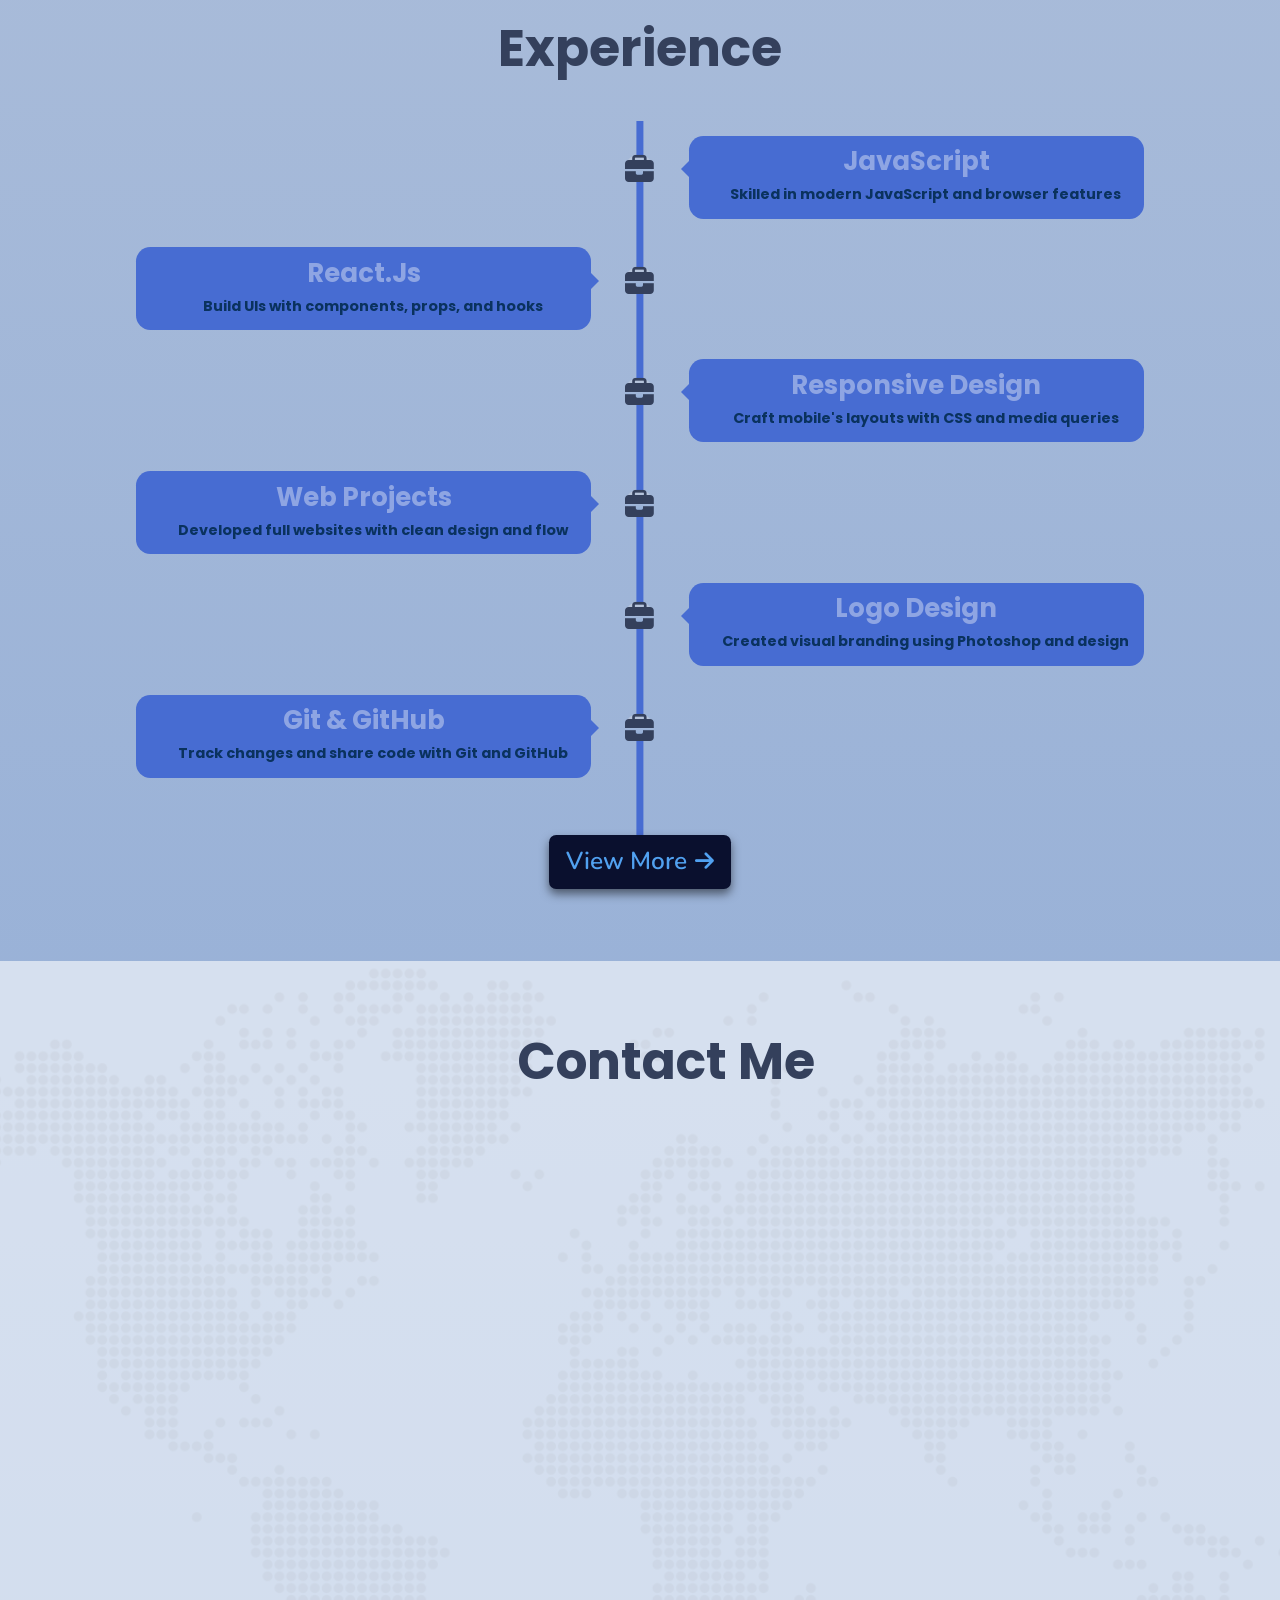
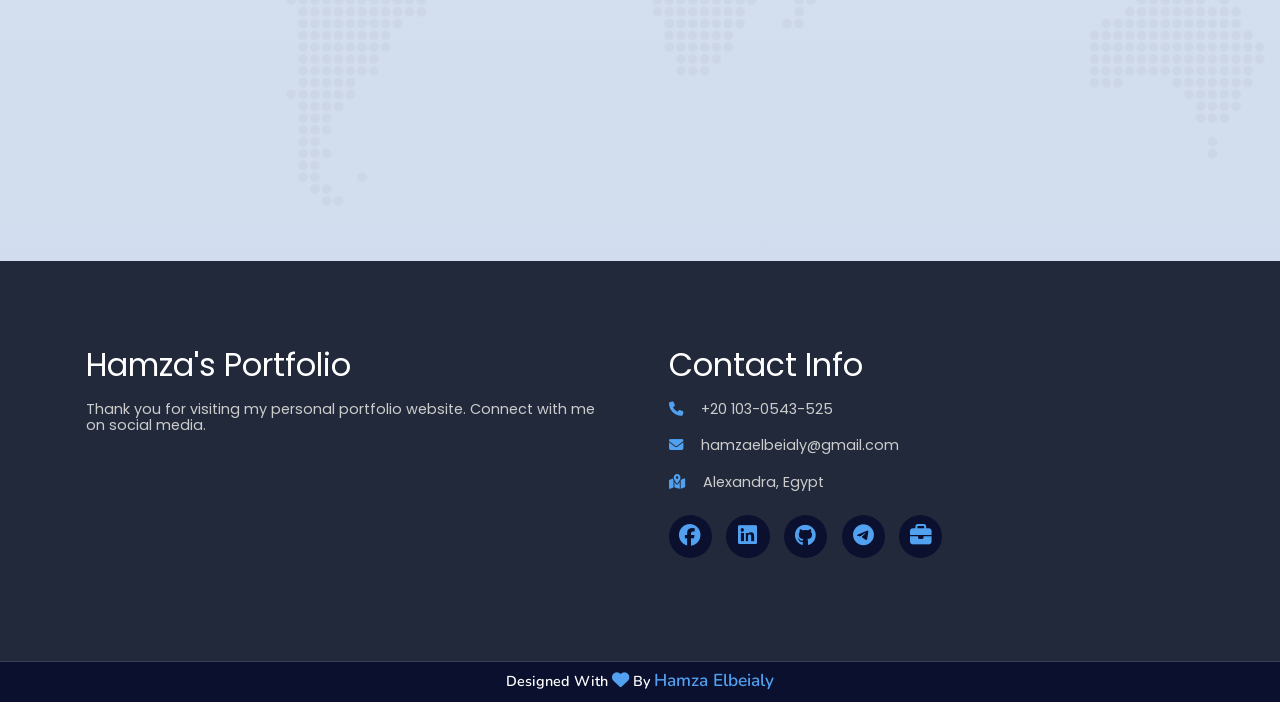
==== commit c83299ac: "Your commit message here" ====
--- a/index.html
+++ b/index.html
@@ -97,7 +97,7 @@
                 <li>
                   <a
                     class="github"
-                    href="https://github.com/HamzaElrooby"
+                    href="https://github.com/HamzaEl-beialy"
                     target="_blank"
                     ><i class="fab fa-github"></i
                   ></a>
@@ -297,7 +297,7 @@
               target="_blank"
             ></a>
             <a
-              href="https://github.com/HamzaElrooby"
+              href="https://github.com/HamzaEl-beialy"
               class="fab fa-github"
               target="_blank"
             ></a>
@@ -319,7 +319,7 @@
           Designed with
           <i class="fa-solid fa-heart"></i>
           by
-          <a href="https://www.github.com/HamzaElrooby">Hamza Elbeialy</a>
+          <a href="https://www.github.com/HamzaEl-beialy">Hamza Elbeialy</a>
         </h1>
       </div>
     </footer>
--- a/css/master.css
+++ b/css/master.css
@@ -855,7 +855,7 @@
   padding: 4rem;
 }
 .footer .box-container .box {
-  flex: 1 1 50%;
+  flex: 1 1 40%;
   margin: 2rem;
 }
 .footer .box-container .box h3 {
@@ -937,6 +937,9 @@
   }
   .footer .box-container .box .share {
     justify-content: center;
+  }
+  .footer .box-container .box {
+    flex: 1 1 50%;
   }
 }
 /* footer section ends */
